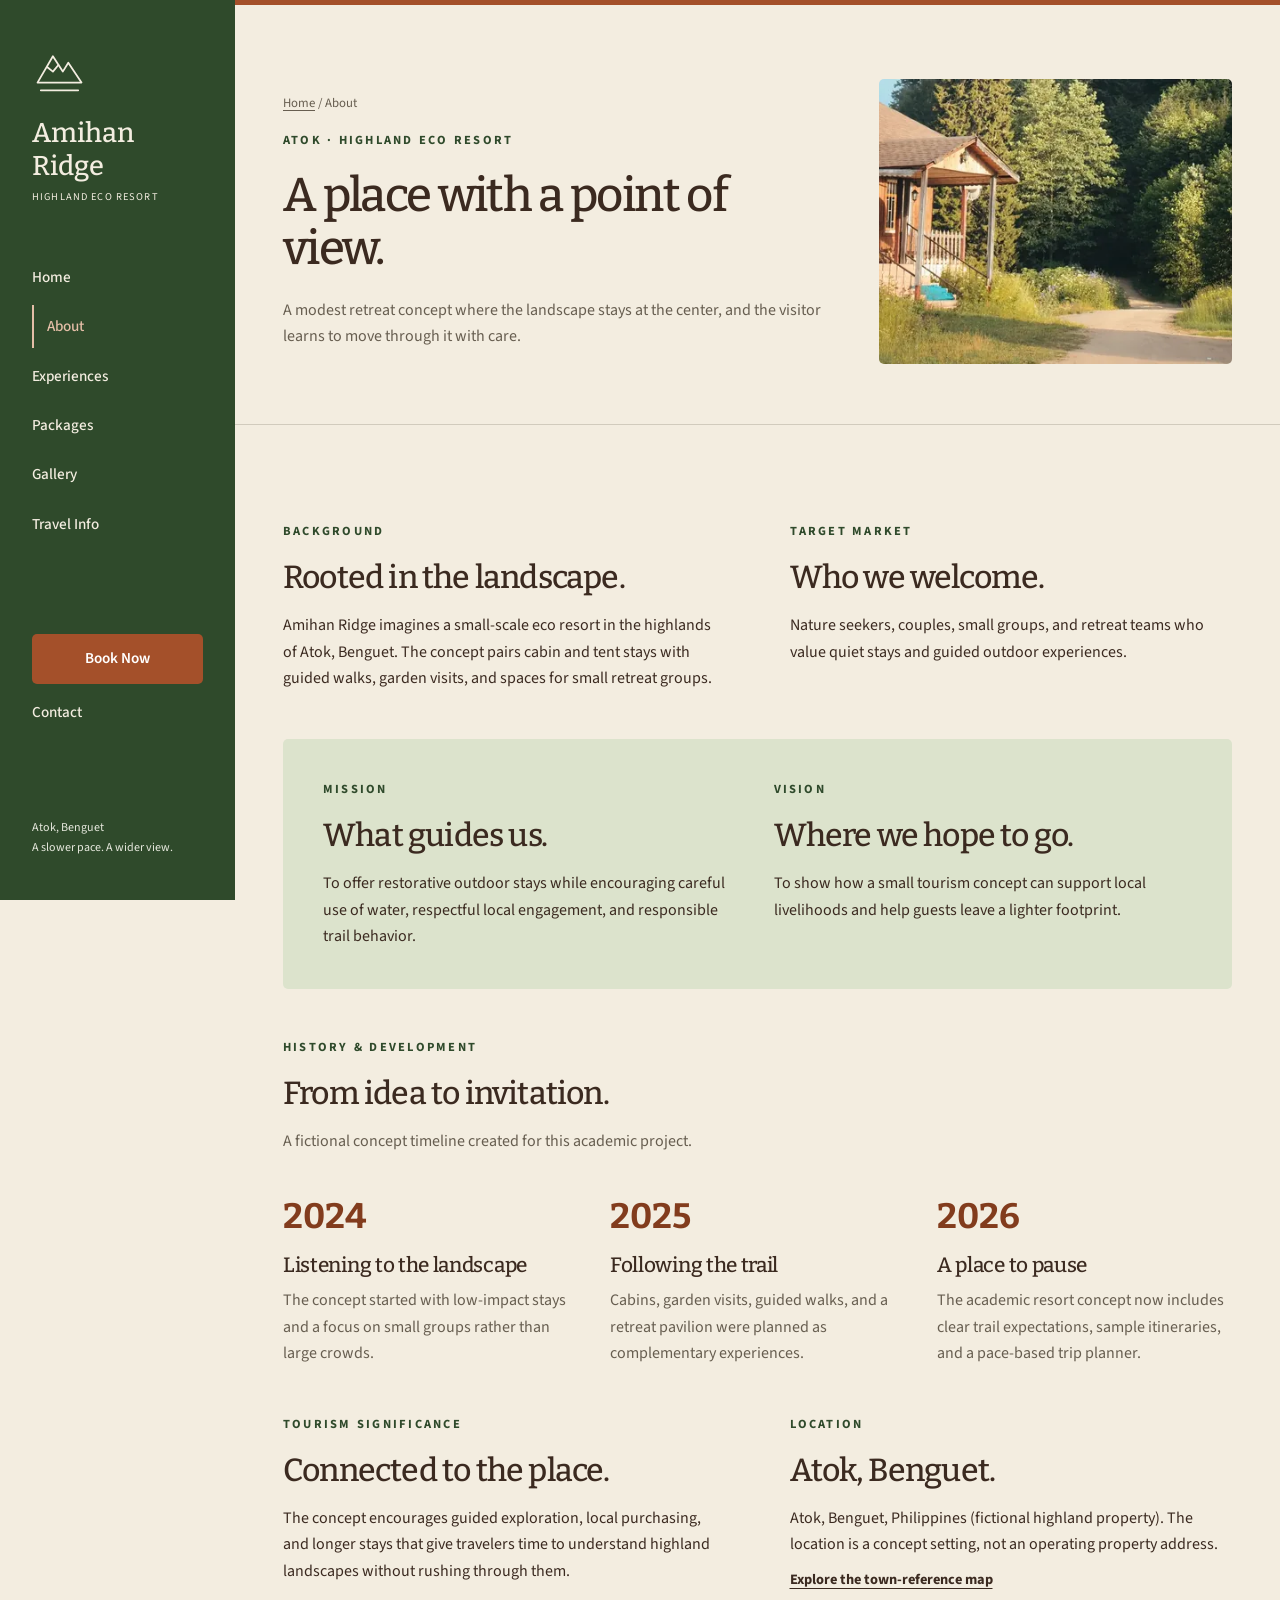
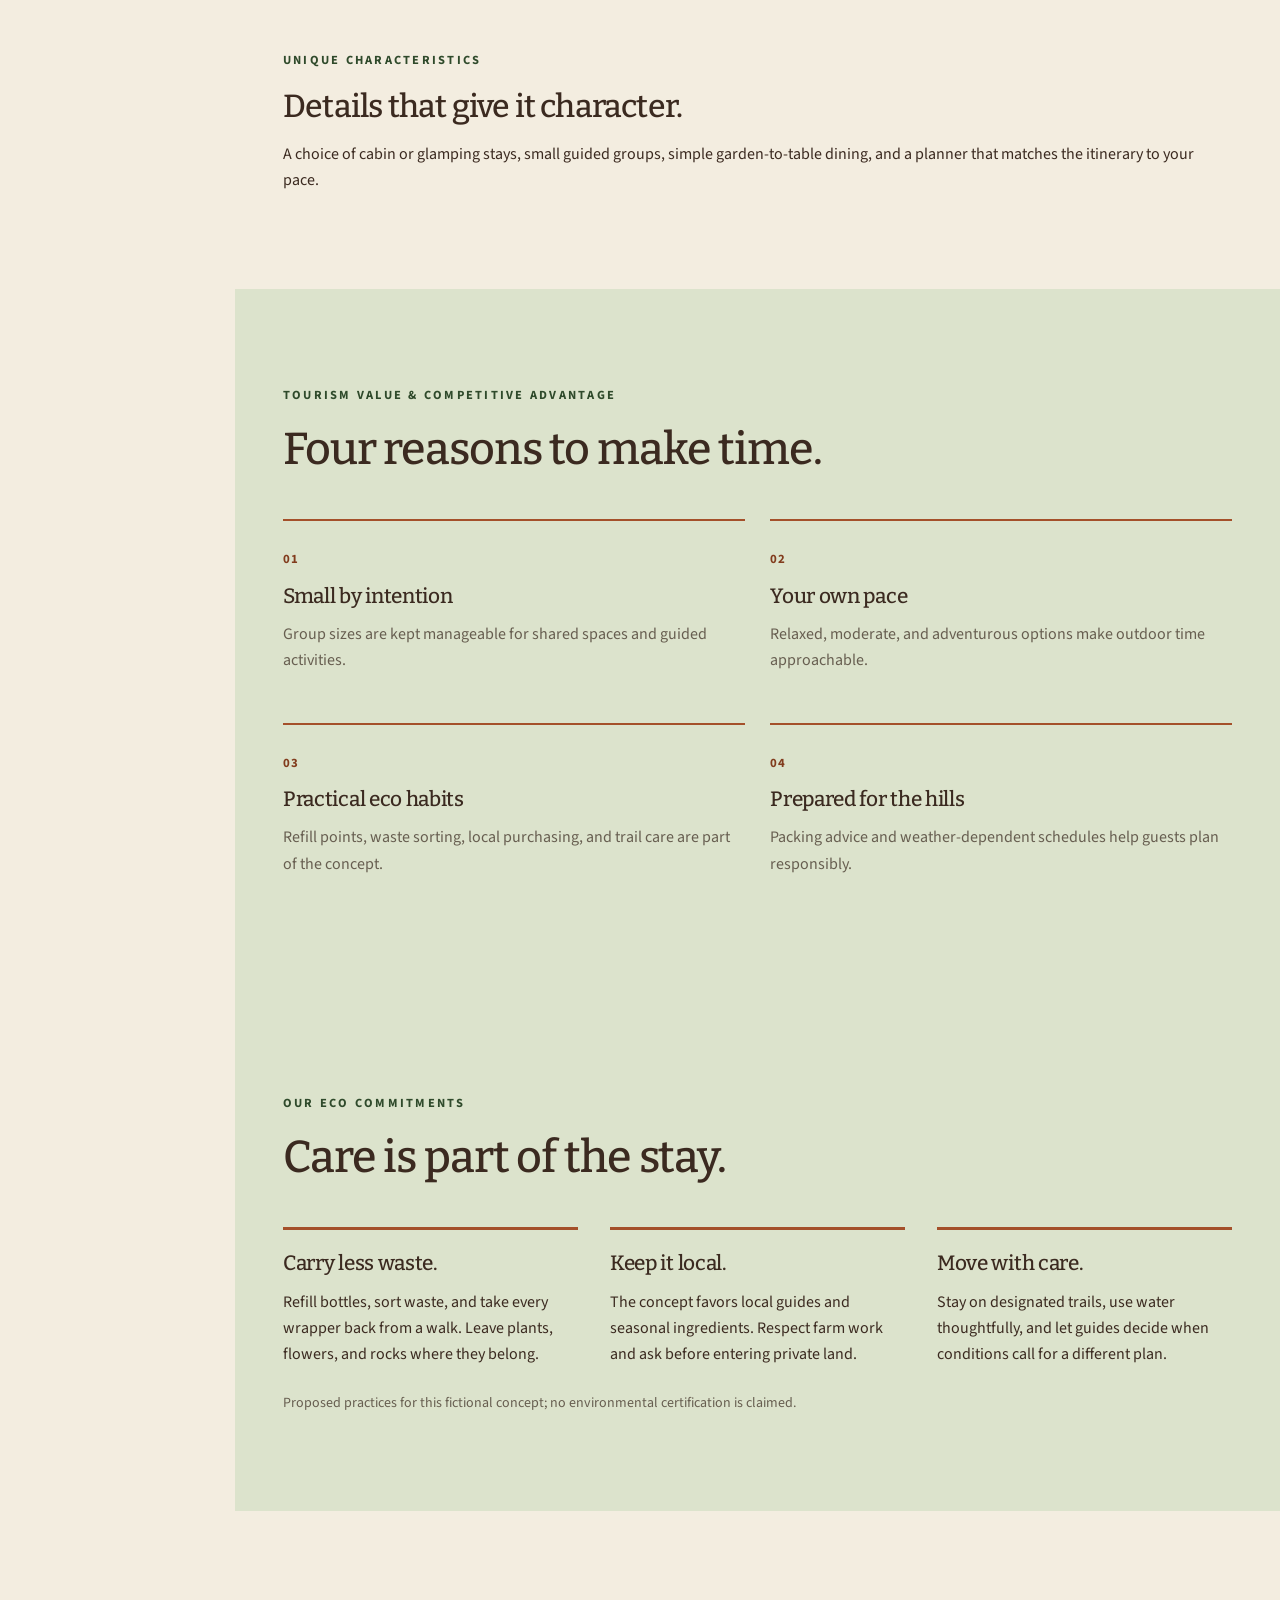
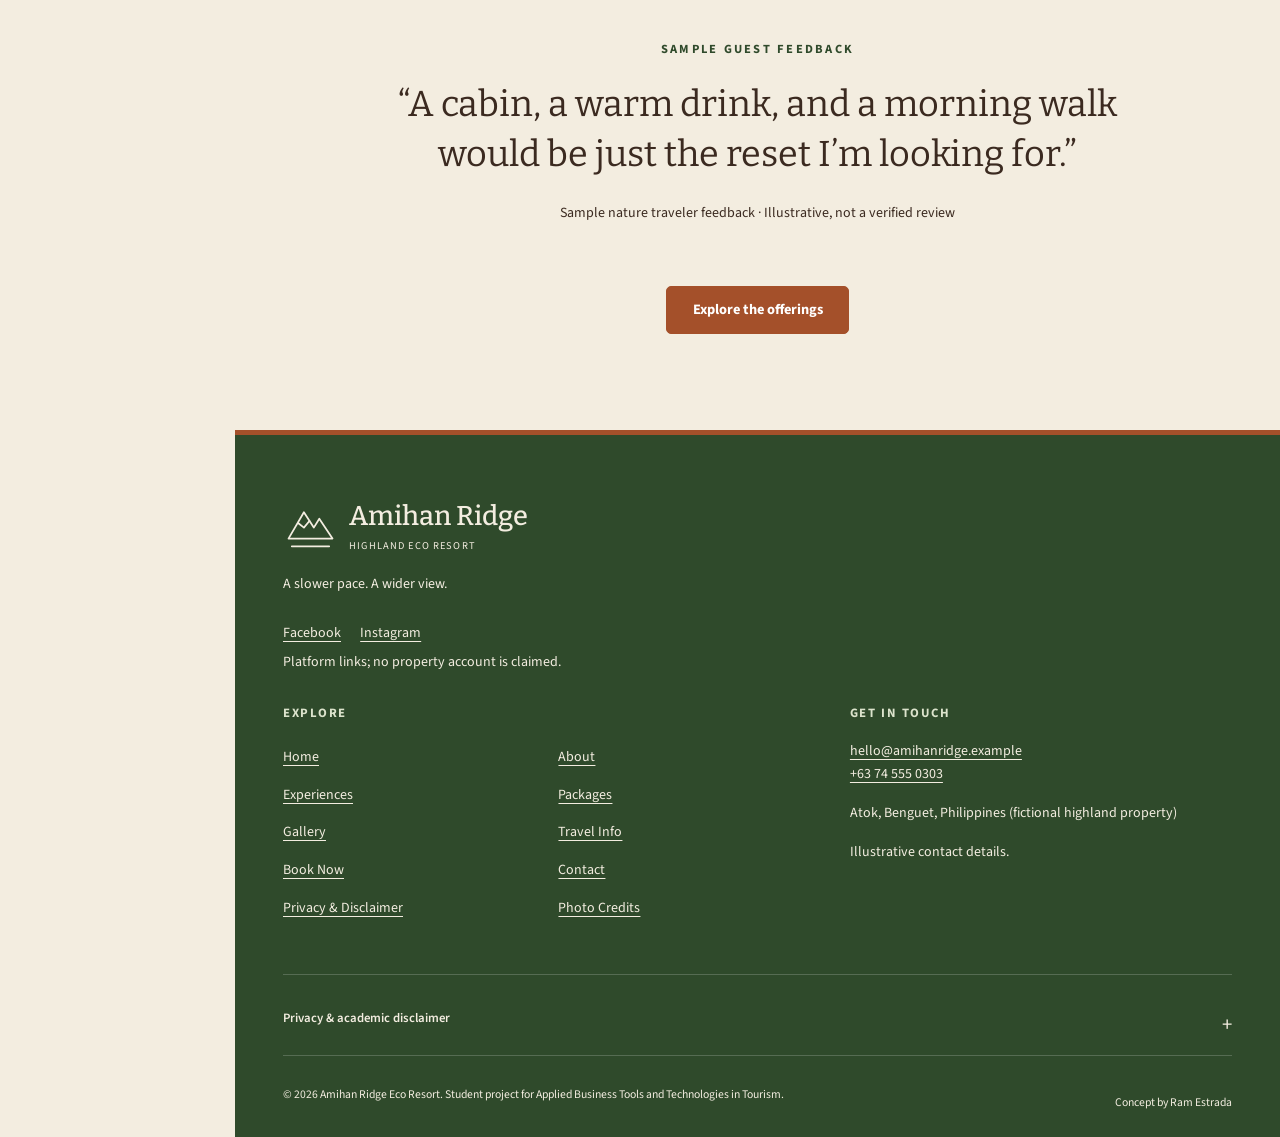
==== about.html @ c05573d8 "Publish complete website for GitHub Pages" ====
<!DOCTYPE html><html lang="en"><head><meta charset="UTF-8"><meta name="viewport" content="width=device-width, initial-scale=1"><title>Our Highland Story &amp; Eco Commitments | Amihan Ridge Resort</title><meta name="description" content="Learn the Amihan Ridge Eco Resort approach to mountain stays. Read the fictional concept story, mission, local tourism value, and practical eco commitments."><meta name="theme-color" content="#2F4A2B"><meta property="og:type" content="website"><meta property="og:title" content="Our Highland Story &amp; Eco Commitments | Amihan Ridge Resort"><meta property="og:description" content="Learn the Amihan Ridge Eco Resort approach to mountain stays. Read the fictional concept story, mission, local tourism value, and practical eco commitments."><meta property="og:site_name" content="Amihan Ridge Eco Resort"><link rel="icon" type="image/svg+xml" href="data:image/svg+xml,%3Csvg%20xmlns%3D%22http%3A//www.w3.org/2000/svg%22%20viewBox%3D%220%200%2050%2050%22%3E%3Crect%20width%3D%2250%22%20height%3D%2250%22%20rx%3D%225%22%20fill%3D%22%232F4A2B%22/%3E%3Cg%20transform%3D%22translate%283%203%29%20scale%28.88%29%22%20fill%3D%22none%22%20stroke%3D%22%23F3EDE0%22%20stroke-width%3D%222%22%3E%3Cpath%20d%3D%22M5%2036%2019%2012l9%2014%205-8%2012%2018H5Z%22/%3E%3Cpath%20d%3D%22m14%2022%205%204%205-6M8%2043h34%22/%3E%3C/g%3E%3C/svg%3E"><link rel="preload" href="fonts/bitter-latin.woff2" as="font" type="font/woff2" crossorigin><link rel="preload" href="fonts/source-sans-3-latin.woff2" as="font" type="font/woff2" crossorigin><link rel="stylesheet" href="css/style.css"><script defer src="js/form-config.js"></script><script defer src="js/site-data.js"></script><script defer src="js/main.js"></script></head><body class="highlands"><a class="skip-link" href="#main">Skip to content</a><header class="site-header"><div class="header-inner "><a class="brand" href="index.html"><svg class="brand-mark" viewBox="0 0 50 50" fill="none" stroke="currentColor" stroke-width="1.6" stroke-linecap="round" stroke-linejoin="round" aria-hidden="true"><path d="M5 36 19 12l9 14 5-8 12 18H5Z"/><path d="m14 22 5 4 5-6M8 43h34"/></svg><span class="brand-text"><strong>Amihan Ridge</strong><span>Highland eco resort</span></span><span class="sr-only">Home</span></a><button class="menu-toggle" aria-controls="site-nav" aria-expanded="false" aria-label="Open navigation"><svg viewBox="0 0 24 24" fill="none" stroke="currentColor" stroke-width="1.6" aria-hidden="true"><path d="M3 6h18M3 12h18M3 18h18"/></svg></button><nav class="site-nav" id="site-nav" aria-label="Main navigation"><span class="nav-mobile-brand">Amihan Ridge</span><button class="menu-close" aria-label="Close navigation">×</button><ul class="nav-list"><li><a  href="index.html" >Home</a></li><li><a  href="about.html" aria-current="page">About</a></li><li><a  href="stay.html" >Experiences</a></li><li><a  href="packages.html" >Packages</a></li><li><a  href="gallery.html" >Gallery</a></li><li><a  href="travel-info.html" >Travel Info</a></li><li><a class="nav-book" href="booking.html" >Book Now</a></li><li><a  href="contact.html" >Contact</a></li></ul></nav><p class="sidebar-note">Atok, Benguet<br>A slower pace. A wider view.</p></div></header><main id="main"><section class="subhero"><div class="wrap"><div><div class="breadcrumb"><a href="index.html">Home</a> / About</div><span class="eyebrow">Atok · Highland eco resort</span><h1>A place with a point of view.</h1><p class="muted">A modest retreat concept where the landscape stays at the center, and the visitor learns to move through it with care.</p></div><img class="" src="images/cabin-exterior.webp" srcset="images/cabin-exterior-480.webp 480w, images/cabin-exterior-640.webp 640w, images/cabin-exterior-960.webp 960w, images/cabin-exterior.webp 1100w" sizes="(max-width:767px) calc(100vw - 32px), (max-width:1023px) 50vw, 40vw" alt="Wooden cabin nestled among lush green forest trees" width="1100" height="734" fetchpriority="high" decoding="async"></div></section><section class="section"><div class="wrap about-grid"><div class="about-block"><span class="eyebrow">Background</span><h2>Rooted in the landscape.</h2><p>Amihan Ridge imagines a small-scale eco resort in the highlands of Atok, Benguet. The concept pairs cabin and tent stays with guided walks, garden visits, and spaces for small retreat groups.</p></div><div class="about-block"><span class="eyebrow">Target market</span><h2>Who we welcome.</h2><p>Nature seekers, couples, small groups, and retreat teams who value quiet stays and guided outdoor experiences.</p></div><div class="about-block wide mission-vision"><div><span class="eyebrow">Mission</span><h2>What guides us.</h2><p>To offer restorative outdoor stays while encouraging careful use of water, respectful local engagement, and responsible trail behavior.</p></div><div><span class="eyebrow">Vision</span><h2>Where we hope to go.</h2><p>To show how a small tourism concept can support local livelihoods and help guests leave a lighter footprint.</p></div></div><div class="about-block wide"><span class="eyebrow">History & development</span><h2>From idea to invitation.</h2><p class="muted" style="margin-top:1rem">A fictional concept timeline created for this academic project.</p><div class="timeline"><div><strong>2024</strong><h3>Listening to the landscape</h3><p class="muted">The concept started with low-impact stays and a focus on small groups rather than large crowds.</p></div><div><strong>2025</strong><h3>Following the trail</h3><p class="muted">Cabins, garden visits, guided walks, and a retreat pavilion were planned as complementary experiences.</p></div><div><strong>2026</strong><h3>A place to pause</h3><p class="muted">The academic resort concept now includes clear trail expectations, sample itineraries, and a pace-based trip planner.</p></div></div></div><div class="about-block"><span class="eyebrow">Tourism significance</span><h2>Connected to the place.</h2><p>The concept encourages guided exploration, local purchasing, and longer stays that give travelers time to understand highland landscapes without rushing through them.</p></div><div class="about-block"><span class="eyebrow">Location</span><h2>Atok, Benguet.</h2><p>Atok, Benguet, Philippines (fictional highland property). The location is a concept setting, not an operating property address.</p><a class="text-link" href="travel-info.html#location-map">Explore the town-reference map</a></div><div class="about-block wide"><span class="eyebrow">Unique characteristics</span><h2>Details that give it character.</h2><p>A choice of cabin or glamping stays, small guided groups, simple garden-to-table dining, and a planner that matches the itinerary to your pace.</p></div></div></section><section class="section panel-section"><div class="wrap"><div class="section-heading"><div><span class="eyebrow">Tourism value & competitive advantage</span><h2>Four reasons to make time.</h2></div><div></div></div><div class="feature-grid"><div class="feature-tile"><span class="feature-index">01</span><h3>Small by intention</h3><p class="muted">Group sizes are kept manageable for shared spaces and guided activities.</p></div><div class="feature-tile"><span class="feature-index">02</span><h3>Your own pace</h3><p class="muted">Relaxed, moderate, and adventurous options make outdoor time approachable.</p></div><div class="feature-tile"><span class="feature-index">03</span><h3>Practical eco habits</h3><p class="muted">Refill points, waste sorting, local purchasing, and trail care are part of the concept.</p></div><div class="feature-tile"><span class="feature-index">04</span><h3>Prepared for the hills</h3><p class="muted">Packing advice and weather-dependent schedules help guests plan responsibly.</p></div></div></div></section><section class="section panel-section"><div class="wrap"><div class="section-heading"><div><span class="eyebrow">Our eco commitments</span><h2>Care is part of the stay.</h2></div><div></div></div><div class="eco-grid"><div><h3>Carry less waste.</h3><p>Refill bottles, sort waste, and take every wrapper back from a walk. Leave plants, flowers, and rocks where they belong.</p></div><div><h3>Keep it local.</h3><p>The concept favors local guides and seasonal ingredients. Respect farm work and ask before entering private land.</p></div><div><h3>Move with care.</h3><p>Stay on designated trails, use water thoughtfully, and let guides decide when conditions call for a different plan.</p></div></div><p class="small muted" style="margin-top:1.5rem">Proposed practices for this fictional concept; no environmental certification is claimed.</p></div></section><section class="section"><div class="wrap"><div class="review reveal"><span class="eyebrow">Sample guest feedback</span><span class="stars" aria-hidden="true">✦ ✦ ✦</span><blockquote>“A cabin, a warm drink, and a morning walk would be just the reset I’m looking for.”</blockquote><cite>Sample nature traveler feedback · Illustrative, not a verified review</cite></div><div class="actions" style="justify-content:center"><a class="button " href="stay.html">Explore the offerings</a></div></div></section></main><footer class="site-footer"><div class="wrap"><div class="footer-top"><div class="footer-brand"><a class="brand" href="index.html"><svg class="brand-mark" viewBox="0 0 50 50" fill="none" stroke="currentColor" stroke-width="1.6" stroke-linecap="round" stroke-linejoin="round" aria-hidden="true"><path d="M5 36 19 12l9 14 5-8 12 18H5Z"/><path d="m14 22 5 4 5-6M8 43h34"/></svg><span class="brand-text"><strong>Amihan Ridge</strong><span>Highland eco resort</span></span><span class="sr-only">Home</span></a><p>A slower pace. A wider view.</p><div class="social-links"><a href="https://www.facebook.com/" target="_blank" rel="noopener noreferrer">Facebook</a><a href="https://www.instagram.com/" target="_blank" rel="noopener noreferrer">Instagram</a></div><p class="small">Platform links; no property account is claimed.</p></div><div><h2>Explore</h2><div class="footer-links"><a href="index.html">Home</a><a href="about.html">About</a><a href="stay.html">Experiences</a><a href="packages.html">Packages</a><a href="gallery.html">Gallery</a><a href="travel-info.html">Travel Info</a><a href="booking.html">Book Now</a><a href="contact.html">Contact</a><a href="#privacy">Privacy &amp; Disclaimer</a><a href="gallery.html#photo-credits">Photo Credits</a></div></div><div><h2>Get in touch</h2><p><a href="mailto:hello@amihanridge.example">hello@amihanridge.example</a><br><a href="tel:+63745550303">+63 74 555 0303</a></p><p>Atok, Benguet, Philippines (fictional highland property)</p><p class="small">Illustrative contact details.</p></div></div><details class="footer-policy" id="privacy"><summary>Privacy &amp; academic disclaimer</summary><p>This website was created for academic purposes. Business, rates, and contact details are fictional. No personal data is stored. In the current demonstration, form entries stay on the page and are not sent. A copied or downloaded draft stays under your control. No reservations or payments are made.</p><p>Photographs are licensed visual references, not photographs of this fictional property. Sample guest feedback is illustrative, not verified testimony. Maps show public town references. Any future inquiry service must have its privacy terms reviewed before activation.</p></details><div class="footer-bottom"><p>© 2026 Amihan Ridge Eco Resort. Student project for Applied Business Tools and Technologies in Tourism.</p><p>Concept by Ram Estrada</p></div></div></footer></body></html>
---- css/style.css ----
/* Self-hosted Google Fonts; latin subset; source records and OFL licenses included. */

/* latin: Bitter */
@font-face {
  font-family: 'Bitter';
  font-style: normal;
  font-weight: 400 700;
  font-display: swap;
  src: url('../fonts/bitter-latin.woff2') format('woff2');
  unicode-range: U+0000-00FF, U+0131, U+0152-0153, U+02BB-02BC, U+02C6, U+02DA, U+02DC, U+0304, U+0308, U+0329, U+2000-206F, U+20AC, U+2122, U+2191, U+2193, U+2212, U+2215, U+FEFF, U+FFFD;
}

/* latin: Source Sans 3 */
@font-face {
  font-family: 'Source Sans 3';
  font-style: normal;
  font-weight: 400 700;
  font-display: swap;
  src: url('../fonts/source-sans-3-latin.woff2') format('woff2');
  unicode-range: U+0000-00FF, U+0131, U+0152-0153, U+02BB-02BC, U+02C6, U+02DA, U+02DC, U+0304, U+0308, U+0329, U+2000-206F, U+20AC, U+2122, U+2191, U+2193, U+2212, U+2215, U+FEFF, U+FFFD;
}

*{box-sizing:border-box}html{scroll-behavior:smooth;scroll-padding-top:7rem}body{margin:0;background:var(--paper);color:var(--ink);font-family:var(--body-font);font-size:1rem;line-height:1.65}body.menu-open{overflow:hidden}button,input,select,textarea{font:inherit}button,a,input,select,textarea,summary{-webkit-tap-highlight-color:transparent}img{display:block;width:100%;height:auto}a{color:inherit;text-underline-offset:.25em}button{cursor:pointer}button:disabled{cursor:wait;opacity:.65}a,button{touch-action:manipulation}h1,h2,h3,h4,p{margin:0}h1,h2,h3,h4{font-family:var(--heading-font);font-weight:var(--heading-weight,500);line-height:1.12}h1{font-size:clamp(2.65rem,5vw,4.8rem);letter-spacing:-.035em}h2{font-size:clamp(2rem,3.5vw,3.3rem);letter-spacing:-.025em}h3{font-size:1.6rem;letter-spacing:-.015em}p+p{margin-top:1rem}ul,ol{padding-left:1.25rem}li+li{margin-top:.4rem}::selection{background:var(--accent);color:white}:focus-visible{outline:3px solid var(--focus);outline-offset:5px}input:focus-visible,select:focus-visible,textarea:focus-visible{outline-offset:2px}button{border:0}.skip-link{position:fixed;top:1rem;left:1rem;z-index:1000;padding:1rem;background:var(--primary);color:white;transform:translateY(-200%)}.skip-link:focus{transform:translateY(0)}.sr-only{position:absolute;width:1px;height:1px;overflow:hidden;clip:rect(0,0,0,0);white-space:nowrap}.wrap{width:min(1200px,calc(100% - 6rem));margin-inline:auto}.section{padding-block:6rem}.section-heading{display:flex;align-items:flex-end;justify-content:space-between;gap:2rem;margin-bottom:2.8rem}.section-heading p{max-width:30rem}.eyebrow{font-size:.78rem;font-weight:700;letter-spacing:.18em;text-transform:uppercase;display:block;margin-bottom:1.15rem;color:var(--primary)}.muted{color:var(--muted)}.small{font-size:.875rem}.section-number{font-family:var(--heading-font);font-size:3rem;color:var(--accent)}.button{display:inline-flex;align-items:center;justify-content:center;min-height:48px;padding:.8rem 1.6rem;text-decoration:none;font-size:.9rem;font-weight:700;background:var(--accent);color:var(--button-text);border:1px solid var(--accent);border-radius:var(--radius);transition:background .2s,transform .2s,box-shadow .2s;line-height:1.4;text-align:center}.button:hover{transform:translateY(-2px);background:var(--accent-dark);border-color:var(--accent-dark)}.button.secondary{background:transparent;color:var(--primary);border-color:var(--primary)}.button.secondary:hover{background:var(--panel)}.button.light{background:transparent;color:#fff;border-color:#fff}.button.light:hover{background:#ffffff18}.text-link{display:inline-flex;align-items:center;min-height:44px;font-size:.9rem;font-weight:700}.actions{display:flex;flex-wrap:wrap;gap:1rem;align-items:center;margin-top:1.8rem}.brand{display:flex;align-items:center;gap:.7rem;text-decoration:none;color:var(--primary);line-height:1.2}.brand-mark{width:38px;height:38px;flex:none}.brand-text strong{display:block;font-family:var(--heading-font);font-size:1.15rem;font-weight:var(--heading-weight,500)}.brand-text span{display:block;font-size:.65rem;letter-spacing:.16em;text-transform:uppercase;margin-top:.2rem}.header-inner{display:flex;align-items:center;justify-content:space-between;gap:1.4rem}.nav-list{display:flex;gap:1.35rem;align-items:center;list-style:none;padding:0;margin:0}.nav-list li+li{margin:0}.nav-list a{display:flex;align-items:center;min-height:44px;text-decoration:none;font-size:.84rem;font-weight:600;white-space:nowrap}.nav-list a:hover,.nav-list a[aria-current]{color:var(--accent-dark)}.nav-list a[aria-current]:not(.nav-book){box-shadow:inset 0 -2px var(--accent)}.nav-list a.nav-book{padding:.65rem 1.1rem;background:var(--accent);color:var(--button-text);border-radius:var(--radius)}.menu-toggle,.menu-close{display:none;width:48px;height:48px;border:1px solid var(--line);background:var(--paper);color:var(--ink);align-items:center;justify-content:center;font-size:1.5rem}.menu-toggle svg{width:23px;height:23px}.nav-mobile-brand{display:none}.hero{position:relative;isolation:isolate;overflow:hidden}.hero-image{position:absolute;inset:0;height:100%;object-fit:cover;z-index:-2}.hero .eyebrow,.hero .muted{color:inherit}.hero-content{position:relative}.hero-intro{max-width:36rem;margin-top:1.5rem;font-size:1.08rem;line-height:1.75}.hero-note{position:absolute;bottom:1.5rem;right:2rem;color:white;font-size:.72rem;background:#0005;padding:.25rem .7rem}.hero-bottom{display:flex;align-items:center;justify-content:space-between;gap:2rem}.hero-bottom span{font-size:.78rem;letter-spacing:.12em;text-transform:uppercase}.subhero{padding:4.6rem 0 3.8rem;border-bottom:1px solid var(--line);background:var(--panel)}.subhero .wrap{display:grid;grid-template-columns:1.5fr 1fr;gap:3rem;align-items:center}.subhero p{max-width:42rem;margin-top:1.35rem}.subhero img{height:260px;object-fit:cover;border-radius:var(--card-radius)}.subhero .breadcrumb{font-size:.8rem;margin-bottom:1rem;color:var(--muted)}.intro-split{display:grid;grid-template-columns:1fr 1fr;gap:5rem;align-items:center}.intro-photo{position:relative}.intro-photo img{height:500px;object-fit:cover;border-radius:var(--card-radius)}.photo-caption{margin-top:.7rem;font-size:.78rem;color:var(--muted)}.intro-copy>p{margin-top:1.5rem}.quick-facts{display:grid;grid-template-columns:repeat(3,1fr);gap:1.4rem;padding-block:2rem;border-block:1px solid var(--line);margin-top:2rem}.quick-facts strong{display:block;font-family:var(--heading-font);font-size:1.2rem}.quick-facts span{font-size:.8rem;color:var(--muted)}.card-grid{display:grid;grid-template-columns:repeat(3,minmax(0,1fr));gap:1.65rem}.card{overflow:hidden;border:1px solid var(--line);border-radius:var(--card-radius);background:var(--card-bg,var(--paper));box-shadow:var(--card-shadow,none);position:relative}.card-image{height:260px;object-fit:cover;transition:transform .3s}.card:hover .card-image{transform:scale(1.025)}.card-body{padding:1.8rem}.card-tag{display:inline-block;color:var(--primary);font-size:.75rem;font-weight:700;letter-spacing:.09em;text-transform:uppercase;margin-bottom:.8rem}.card h3{margin-bottom:1rem}.card p{margin-bottom:1rem}.card-price{display:flex;align-items:baseline;gap:.4rem;margin-top:1.4rem;flex-wrap:wrap}.card-price strong{font-family:var(--heading-font);font-size:1.65rem;color:var(--primary)}.card-price span{font-size:.78rem;color:var(--muted)}.card .button{margin-top:1.2rem}.offering-meta{display:grid;grid-template-columns:1fr 1fr;gap:.8rem;font-size:.8rem;border-top:1px solid var(--line);padding-top:1rem}.offering-meta dt{font-weight:700}.offering-meta dd{margin:0;color:var(--muted)}.features{font-size:.9rem}.feature-grid{display:grid;grid-template-columns:repeat(4,1fr);gap:1.6rem}.feature-tile{padding:1.5rem 0;border-top:2px solid var(--accent)}.feature-tile h3{font-size:1.3rem;margin:.8rem 0}.feature-tile p{font-size:.95rem}.feature-index{font-size:.8rem;font-weight:700;color:var(--accent-dark);letter-spacing:.08em}.panel-section{background:var(--panel)}.dark-section{background:var(--primary);color:var(--paper)}.dark-section .eyebrow{color:var(--light-accent)}.dark-section .card{--card-bg:var(--paper);color:var(--ink)}.dark-section .muted{color:#ffffffb8}.promo{display:grid;grid-template-columns:1.4fr 1fr;gap:3rem;align-items:center;padding:3rem;background:var(--primary);color:white;border-radius:var(--card-radius);position:relative}.promo .eyebrow{color:var(--light-accent)}.promo p{margin-top:1rem;max-width:43rem}.promo .button{justify-self:end}.review{max-width:780px;text-align:center;margin:auto;padding:2rem 0}.review blockquote{font-family:var(--heading-font);font-size:clamp(1.7rem,3vw,2.7rem);line-height:1.4;margin:1.2rem 0}.review cite{font-style:normal;font-size:.875rem}.review .stars{color:var(--accent-dark);letter-spacing:.3em;font-size:1rem}.teaser-grid{display:grid;grid-template-columns:repeat(2,1fr);gap:1.4rem;margin-top:3rem}.teaser{display:flex;gap:1.3rem;align-items:center;padding:1.5rem;border:1px solid var(--line);text-decoration:none;border-radius:var(--card-radius);transition:background .2s}.teaser:hover{background:var(--panel)}.teaser strong{display:block;font-family:var(--heading-font);font-size:1.5rem}.teaser img{width:110px;height:100px;object-fit:cover;border-radius:var(--card-radius)}.teaser span{font-size:.875rem;color:var(--muted)}.availability{padding:1.7rem 2rem;display:grid;grid-template-columns:1fr 1fr .6fr auto;gap:1rem;align-items:end;background:white;color:var(--ink);position:relative;z-index:2;border-radius:22px;box-shadow:0 12px 45px #14313b1a}.availability label{font-size:.8rem;font-weight:700}.availability input,.availability select{background:#f4f7f7;border:1px solid var(--line);border-radius:10px;min-height:48px;padding:.65rem;width:100%;margin-top:.4rem}.planner{display:grid;grid-template-columns:1fr 1fr;gap:4rem;padding:3.5rem;background:var(--panel);border:1px solid var(--line);border-radius:var(--card-radius)}.planner h2{margin-bottom:1.2rem}.planner .field{margin-bottom:1rem}.planner-result{padding:2rem;background:var(--paper);border:1px solid var(--line);border-radius:var(--card-radius);align-self:center}.planner-result .result-number{font-family:var(--heading-font);font-size:2.8rem;line-height:1.2;color:var(--primary);display:block;margin:.7rem 0}.planner-result h3{margin:.7rem 0}.planner-result p{font-size:.9rem}.planner-error{color:#a12620;margin-top:1rem}.field label{display:block;font-size:.875rem;font-weight:700;margin-bottom:.4rem}.field input,.field select,.field textarea{width:100%;min-height:48px;border:1px solid var(--line);padding:.75rem .85rem;border-radius:var(--input-radius,4px);background:var(--paper);color:var(--ink);line-height:1.4}.field textarea{min-height:130px;resize:vertical}.field .hint{font-size:.8rem;color:var(--muted);display:block;margin-top:.3rem}.field [aria-invalid=true]{border-color:#b52a21}.field-error{color:#a12620;font-size:.8rem;display:block;min-height:0}.field-error:not(:empty){margin-top:.35rem}.form-grid{display:grid;grid-template-columns:1fr 1fr;gap:1.3rem}.form-grid .full{grid-column:1/-1}.check-row{display:flex;gap:.75rem;align-items:flex-start;font-size:.875rem}.check-row input{width:20px;height:20px;flex:none;margin-top:.22rem;accent-color:var(--primary)}.form-card{padding:2.5rem;background:var(--paper);border:1px solid var(--line);border-radius:var(--card-radius)}.form-layout{display:grid;grid-template-columns:minmax(0,1.7fr) minmax(0,1fr);gap:3rem;align-items:start}.form-aside{position:sticky;top:8rem}.form-aside h2{font-size:2rem;margin-bottom:1.3rem}.steps{list-style:none;padding:0;counter-reset:steps}.steps li{counter-increment:steps;position:relative;padding-left:2.6rem;margin-bottom:1.6rem}.steps li:before{content:counter(steps);position:absolute;left:0;top:0;width:28px;height:28px;border:1px solid var(--line);display:grid;place-items:center;font-size:.8rem;color:var(--primary)}.steps strong{display:block;margin-bottom:.25rem}.steps p{font-size:.9rem;color:var(--muted)}.notice{padding:1.1rem 1.25rem;border-left:3px solid var(--accent);background:var(--panel);font-size:.875rem;margin:1.5rem 0}.form-status{margin-top:1.5rem;padding:1.3rem;background:var(--panel);border-radius:var(--card-radius)}.form-status pre{font:inherit;font-size:.8rem;white-space:pre-wrap;overflow-wrap:anywhere;line-height:1.6;margin:1rem 0;max-height:280px;overflow:auto}.form-status h3{font-size:1.3rem;margin-bottom:.7rem}.form-status[hidden]{display:none}.honeypot{position:absolute;left:-9999px;opacity:0}.error-summary{color:#a12620;font-weight:600;font-size:.9rem;margin-bottom:1rem}.package-stack{display:grid;gap:3rem}.package{display:grid;grid-template-columns:minmax(0,.9fr) minmax(0,1.4fr);border:1px solid var(--line);border-radius:var(--card-radius);overflow:hidden;background:var(--paper)}.package-visual{position:relative;background:var(--panel)}.package-visual img{height:100%;min-height:450px;object-fit:cover}.package-body{padding:2.8rem}.package h2{font-size:2.25rem}.package-body>p{margin-top:1rem}.package-facts{display:flex;gap:.6rem;flex-wrap:wrap;margin-top:1rem}.chip{font-size:.75rem;font-weight:700;border:1px solid var(--line);border-radius:var(--radius);padding:.35rem .65rem;background:var(--panel)}.package-columns{display:grid;grid-template-columns:1fr 1fr;gap:1.3rem;margin-top:1.6rem}.package-columns h3{font-size:1rem;font-family:var(--body-font);font-weight:700}.package-columns ul{font-size:.875rem}.itinerary{margin-top:1.6rem}.itinerary h3{font-size:1.3rem;margin-bottom:1rem}.itinerary details,.faq details{border-bottom:1px solid var(--line)}summary{cursor:pointer;list-style:none;display:flex;justify-content:space-between;gap:1rem;min-height:50px;padding:1rem 0;font-weight:600;line-height:1.4}summary::-webkit-details-marker{display:none}summary:after{content:'+';font-weight:400;font-size:1.3rem}details[open]>summary:after{content:'−'}details p{padding:0 0 1.3rem;font-size:.95rem;color:var(--muted)}.faq{max-width:830px;margin:auto}.faq>h2{margin-bottom:2rem}.faq-footer{margin-top:1.5rem}.itinerary-tabs{display:flex;gap:.6rem;margin-bottom:1rem}.itinerary-tabs button{padding:.55rem 1rem;border-radius:99px;background:var(--panel);border:1px solid var(--line);color:var(--ink);font-weight:700;font-size:.875rem}.itinerary-tabs button[aria-selected=true]{background:var(--primary);color:#fff}.tab-panel{font-size:.9rem;padding:1rem;background:var(--panel);border-radius:12px}.tab-panel[hidden]{display:none}.trail-timeline{list-style:none;padding:0;margin:1rem 0}.trail-timeline li{position:relative;border-left:2px solid var(--accent);padding:0 0 1.25rem 1.5rem;margin:0}.trail-timeline li:before{content:'';position:absolute;width:10px;height:10px;background:var(--accent);border-radius:50%;left:-6px;top:.5rem}.trail-timeline strong{display:block;font-size:.8rem;text-transform:uppercase;letter-spacing:.06em}.trail-timeline p{font-size:.9rem;color:var(--muted)}.booking-instructions{font-size:.8rem;color:var(--muted);margin:1rem 0}.booking-instructions ol{padding-left:1.2rem}.filters{display:flex;gap:.65rem;flex-wrap:wrap;margin:0 0 2.5rem}.filter{min-height:44px;background:transparent;border:1px solid var(--line);color:var(--ink);padding:.55rem 1.1rem;border-radius:var(--radius);font-weight:600;font-size:.875rem}.filter[aria-pressed=true]{background:var(--primary);border-color:var(--primary);color:#fff}.gallery-grid{display:grid;grid-template-columns:repeat(3,minmax(0,1fr));gap:1.5rem}.gallery-item{margin:0;min-width:0}.gallery-item[hidden]{display:none}.gallery-item button{width:100%;padding:0;background:transparent;overflow:hidden;border-radius:var(--card-radius);position:relative}.gallery-item button:after{content:'View photo';position:absolute;bottom:1rem;left:1rem;padding:.35rem .7rem;background:#000b;color:white;font-size:.75rem;opacity:0;transition:opacity .2s}.gallery-item button:hover:after,.gallery-item button:focus-visible:after{opacity:1}.gallery-item img{height:260px;object-fit:cover;transition:transform .3s}.gallery-item button:hover img{transform:scale(1.03)}.gallery-item figcaption{padding:.7rem 0;font-size:.9rem}.gallery-item .credit{display:block;font-size:.72rem;color:var(--muted);margin-top:.3rem}.lightbox{border:0;padding:0;background:#132019;color:white;width:min(1050px,calc(100% - 2rem));max-height:90vh}.lightbox::backdrop{background:#000d}.lightbox-toolbar{display:flex;align-items:center;justify-content:space-between;padding:.7rem 1rem}.lightbox-toolbar button,.lightbox-controls button{background:transparent;color:white;min-width:48px;min-height:48px;border:1px solid #ffffff66}.lightbox img{height:min(60vh,600px);object-fit:contain;background:#000}.lightbox-caption{padding:1rem 1.5rem}.lightbox-caption p{font-size:.9rem}.lightbox-controls{display:flex;gap:.6rem}.credit-list{display:grid;grid-template-columns:repeat(2,1fr);gap:.7rem 2rem;list-style:none;padding:0;font-size:.8rem}.credit-list li{padding-block:.5rem;border-bottom:1px solid var(--line);overflow-wrap:anywhere}.video-layout{display:grid;grid-template-columns:1fr 1.2fr;gap:3rem;align-items:center}.video-layout video{width:100%;aspect-ratio:16/9;background:var(--primary);border-radius:var(--card-radius)}.video-layout p{margin-top:1rem}.about-grid{display:grid;grid-template-columns:1fr 1fr;gap:3rem 4rem}.about-block h2{font-size:2rem;margin-bottom:1rem}.about-block.wide{grid-column:1/-1}.mission-vision{display:grid;grid-template-columns:1fr 1fr;gap:2rem;background:var(--panel);padding:2.5rem;border-radius:var(--card-radius)}.timeline{display:grid;grid-template-columns:repeat(3,1fr);gap:2rem;margin-top:2rem}.timeline strong{font-family:var(--heading-font);font-size:2.2rem;color:var(--accent-dark)}.timeline h3{font-size:1.3rem;margin:.6rem 0}.timeline p{font-size:.95rem}.eco-grid{display:grid;grid-template-columns:repeat(3,1fr);gap:2rem}.eco-grid h3{font-size:1.3rem;margin-bottom:.8rem}.eco-grid>div{border-top:3px solid var(--accent);padding-top:1.4rem}.destination-layout{display:grid;grid-template-columns:1fr 1fr;gap:3rem}.destination-layout h3{margin:1.8rem 0 1rem}.route-card{padding:1.5rem;border:1px solid var(--line);border-radius:var(--card-radius);margin-bottom:1rem}.route-card h3{font-size:1.2rem;margin:0 0 .7rem}.route-card .time{font-weight:700;color:var(--primary);display:block;margin:.7rem 0}.route-card p{font-size:.9rem}.map-frame{width:100%;height:390px;border:1px solid var(--line);border-radius:var(--card-radius);background:var(--panel)}.map-caption{font-size:.8rem;margin-top:.8rem;color:var(--muted)}.attraction-list{display:grid;grid-template-columns:repeat(2,1fr);gap:1.5rem;margin-top:2rem}.attraction{padding:1.5rem;border:1px solid var(--line);border-radius:var(--card-radius)}.attraction h3{font-size:1.25rem;margin-bottom:.7rem}.attraction p{font-size:.9rem}.guide-grid{display:grid;grid-template-columns:repeat(3,1fr);gap:2rem}.guide-block{padding-top:1.3rem;border-top:2px solid var(--accent)}.guide-block h3{font-size:1.3rem;margin-bottom:.8rem}.guide-block p{font-size:.95rem}.emergency{background:var(--primary);color:white;padding:1.5rem;border-radius:var(--card-radius)}.emergency .text-link{font-size:1.5rem}.source-list{font-size:.8rem;columns:2;column-gap:2.5rem}.source-list li{break-inside:avoid;margin-bottom:.6rem}.contact-details{display:grid;grid-template-columns:1fr 1fr;gap:1.5rem;margin-bottom:2rem}.contact-details div{border-top:1px solid var(--line);padding-top:1rem;overflow-wrap:anywhere}.contact-details strong{display:block;font-size:.8rem;letter-spacing:.08em;text-transform:uppercase;margin-bottom:.6rem}.contact-details a{display:inline-flex;align-items:center;min-height:44px}.site-footer{background:var(--primary);color:var(--paper);padding:4rem 0 1.5rem}.footer-top{display:grid;grid-template-columns:1.4fr 1fr 1fr;gap:3rem;margin-bottom:3rem}.site-footer .brand{color:var(--paper);margin-bottom:1.2rem}.site-footer .brand-text strong{font-size:1.8rem}.site-footer .brand-mark{width:45px;height:45px}.site-footer p,.site-footer a:not(.brand){font-size:.875rem}.site-footer h2{font-family:var(--body-font);font-size:.8rem;font-weight:700;letter-spacing:.12em;text-transform:uppercase;color:var(--light-accent);margin-bottom:1.2rem}.footer-links{display:grid;grid-template-columns:1fr 1fr;gap:.1rem 1rem}.footer-links a,.social-links a{min-height:36px;display:inline-flex;align-items:center}.social-links{display:flex;gap:1.2rem;flex-wrap:wrap;margin-top:1.2rem}.footer-bottom{border-top:1px solid #ffffff30;padding-top:1.3rem;display:flex;align-items:center;justify-content:space-between;gap:2rem}.footer-bottom p{font-size:.73rem}.footer-policy{border-top:1px solid #ffffff30;margin-top:2rem;padding-top:1.2rem}.footer-policy summary{font-size:.8rem;min-height:44px}.footer-policy p{font-size:.8rem;color:#ffffffc9}.reveal{opacity:1}.js-motion .reveal{opacity:0;transform:translateY(15px);transition:opacity .3s,transform .3s}.js-motion .reveal.visible{opacity:1;transform:none}.empty-message{padding:2rem;text-align:center;border:1px solid var(--line)}[hidden]{display:none!important}
@media(min-width:1280px){.wrap{width:min(1200px,calc(100% - 8rem))}}
@media(max-width:1100px){.nav-list{gap:.8rem}.nav-list a{font-size:.78rem}.wrap{width:calc(100% - 4rem)}.intro-split{gap:3rem}.planner{gap:2rem;padding:2.5rem}.card-grid{gap:1.2rem}.card-body{padding:1.4rem}.card-image{height:230px}.feature-grid{grid-template-columns:repeat(2,1fr)}}
@media(max-width:1023px){html{scroll-padding-top:6rem}.section{padding-block:4.5rem}.menu-toggle{display:inline-flex}.site-nav{position:fixed;inset:0;background:var(--paper);z-index:102;padding:5.5rem 2rem 2rem;display:none;overflow-y:auto}.site-nav.is-open{display:block}.nav-list{display:flex;flex-direction:column;align-items:stretch;gap:0;max-width:650px;margin:auto}.nav-list a{font-size:1.4rem;min-height:58px;padding:.7rem 0;white-space:normal}.nav-list a.nav-book{padding:1rem 1.3rem;justify-content:center;margin-top:1rem}.menu-close{display:inline-flex;position:absolute;right:1.5rem;top:1.5rem}.nav-mobile-brand{display:block;position:absolute;left:2rem;top:2rem;font-family:var(--heading-font);font-size:1.3rem}.subhero .wrap{grid-template-columns:1.5fr .8fr;gap:2rem}.subhero img{height:240px}.card-grid{grid-template-columns:repeat(2,minmax(0,1fr))}.form-layout{gap:2rem;grid-template-columns:1.4fr 1fr}.form-card{padding:1.8rem}.package-body{padding:2rem}.package{grid-template-columns:.75fr 1.4fr}.package-visual img{min-height:350px}.package-columns{grid-template-columns:1fr}.gallery-grid{grid-template-columns:repeat(2,minmax(0,1fr))}.guide-grid{grid-template-columns:repeat(2,1fr)}.footer-top{gap:2rem;grid-template-columns:1.3fr 1fr 1fr}.availability{grid-template-columns:1fr 1fr}.availability .button{min-height:48px}.intro-photo img{height:410px}}
@media(max-width:767px){.wrap{width:calc(100% - 2.5rem)}.section{padding-block:3.5rem}.section-heading{align-items:flex-start;flex-direction:column;gap:1rem;margin-bottom:2rem}.section-heading p{max-width:none}.intro-split,.planner,.form-layout,.destination-layout,.video-layout{grid-template-columns:1fr;gap:2.2rem}.intro-photo img{height:360px}.intro-copy br{display:none}.hero-intro{font-size:1rem;line-height:1.65}.subhero{padding:3rem 0 2.5rem}.subhero .wrap{grid-template-columns:1fr}.subhero img{height:230px}.subhero h1{font-size:2.7rem}.promo{padding:2rem;grid-template-columns:1fr;gap:1.5rem}.promo .button{justify-self:start}.planner{padding:2rem 1.5rem}.planner-result{padding:1.5rem}.form-aside{position:static}.package{grid-template-columns:1fr}.package-visual img{height:270px;min-height:0}.package-body{padding:2rem 1.5rem}.package-columns{grid-template-columns:1fr 1fr}.about-grid{grid-template-columns:1fr;gap:2.5rem}.mission-vision{padding:2rem 1.5rem;grid-template-columns:1fr}.timeline{grid-template-columns:1fr;gap:1.5rem}.timeline>div{display:grid;grid-template-columns:4.5rem 1fr;gap:.5rem 1rem}.timeline strong{grid-row:1/3}.timeline h3{margin:0}.timeline p{grid-column:2}.eco-grid{grid-template-columns:1fr}.contact-details{gap:1.5rem 1rem}.teaser-grid{grid-template-columns:1fr}.guide-grid{gap:1.5rem}.source-list{columns:1}.footer-top{grid-template-columns:1fr 1fr}.footer-brand{grid-column:1/-1}.footer-bottom{align-items:flex-start;flex-direction:column;gap:.6rem}.credit-list{grid-template-columns:1fr}.video-layout{gap:1.7rem}.hero-note{right:1.2rem;bottom:1rem;font-size:.65rem}.map-frame{height:320px}.review{padding:0}.feature-grid{gap:1.2rem}.quick-facts{gap:.8rem}.quick-facts strong{font-size:1.05rem}}
@media(max-width:479px){body{font-size:1rem}.wrap{width:calc(100% - 2rem)}.card-grid{grid-template-columns:1fr}.card-image{height:265px}.gallery-grid{gap:1rem}.gallery-item img{height:175px}.gallery-item figcaption{font-size:.8rem;line-height:1.5}.gallery-item .credit{font-size:.7rem}.gallery-item button:after{display:none}.form-grid{grid-template-columns:1fr}.form-card{padding:1.5rem 1.1rem}.package-columns{grid-template-columns:1fr}.guide-grid{grid-template-columns:1fr}.attraction-list{grid-template-columns:1fr}.contact-details{grid-template-columns:1fr}.teaser{padding:1.2rem;gap:1rem}.teaser img{width:85px;height:90px}.teaser strong{font-size:1.3rem}.footer-top{grid-template-columns:1fr}.footer-brand{grid-column:auto}.section-number{font-size:2.4rem}.button{padding:.8rem 1.2rem}.availability{padding:1.3rem;gap:.8rem}.availability .button{padding:.8rem;font-size:.8rem}.intro-photo img{height:300px}.feature-grid{grid-template-columns:1fr 1fr}.feature-tile h3{font-size:1.1rem}.feature-tile p{font-size:.875rem}.quick-facts{grid-template-columns:1fr;gap:.9rem}.quick-facts>div{display:flex;align-items:baseline;gap:1rem}.lightbox-toolbar{padding:.5rem}.lightbox-controls button{min-width:42px}.lightbox-caption{padding:1rem}.subhero h1{font-size:2.4rem}.planner{padding:1.5rem 1.2rem}.site-footer{padding-top:3rem}}
@media(prefers-reduced-motion:reduce){html{scroll-behavior:auto}*,*:before,*:after{animation:none!important;transition:none!important}.js-motion .reveal{opacity:1;transform:none}.card:hover .card-image,.gallery-item button:hover img,.button:hover{transform:none}}

:root{--primary:#2F4A2B;--paper:#F3EDE0;--panel:#DCE3CC;--ink:#3B2A20;--muted:#675e50;--accent:#A4502A;--accent-dark:#823c1d;--light-accent:#dce3cc;--button-text:#fff;--focus:#A4502A;--line:#d1cbbd;--radius:5px;--card-radius:5px;--heading-font:'Bitter',Georgia,serif;--body-font:'Source Sans 3',Arial,sans-serif;--heading-weight:500}
.highlands .site-header{position:fixed;left:0;top:0;bottom:0;width:235px;background:var(--primary);color:var(--paper);padding:2.7rem 2rem;z-index:30}.highlands .header-inner{height:100%;display:flex;flex-direction:column;align-items:stretch;justify-content:flex-start;gap:3.3rem}.highlands .header-inner>.brand{color:var(--paper);flex-direction:column;align-items:flex-start;gap:1.2rem}.highlands .brand-mark{width:55px;height:55px}.highlands .brand-text strong{font-size:1.6rem;line-height:1.2}.highlands .brand-text span{font-size:.65rem;letter-spacing:.11em;margin-top:.5rem}.highlands .site-nav{flex:1}.highlands .nav-list{display:flex;flex-direction:column;align-items:stretch;gap:.4rem;height:100%}.highlands .nav-list a{font-size:.95rem;font-weight:500;min-height:43px;padding:.5rem 0}.highlands .nav-list a:hover{color:#e4bea7}.highlands .nav-list a[aria-current]:not(.nav-book){color:#e4bea7;box-shadow:none;border-left:2px solid #e4bea7;padding-left:.8rem}.highlands .nav-list li:nth-child(7){margin-top:auto;order:9}.highlands .nav-list li:nth-child(8){margin-bottom:1rem}.highlands .nav-list .nav-book{padding:.8rem 1.1rem;text-align:center;justify-content:center;font-weight:600}.highlands .sidebar-note{font-size:.75rem;line-height:1.6;color:#e6e8dd;margin-top:2rem}.highlands main,.highlands .site-footer{margin-left:235px}.highlands .wrap{width:calc(100% - 5rem);max-width:1130px}.highlands .hero{min-height:750px;display:grid;grid-template-columns:1.02fr 1fr;gap:0;background:var(--paper)}.highlands .hero-content{padding:5.7rem 2.7rem 4.5rem;position:relative;background-image:var(--topographic);background-size:400px}.highlands .hero h1{font-size:clamp(3rem,4.1vw,4.8rem);max-width:600px;line-height:1.08;letter-spacing:-.035em}.highlands .hero .eyebrow{color:var(--primary);font-size:.75rem}.highlands .hero-intro{font-size:1.02rem;color:var(--muted);margin-top:1.6rem}.highlands .hero-right{position:relative;min-height:100%}.highlands .hero-right>img{height:100%;width:100%;object-fit:cover;position:absolute;inset:0}.highlands .field-badge{position:absolute;left:1.5rem;bottom:2rem;padding:1.2rem 1.4rem;background:var(--paper);color:var(--ink);border-top:3px solid var(--accent);max-width:80%}.highlands .field-badge strong{display:block;font-family:var(--heading-font);font-size:1.25rem}.highlands .field-badge span{font-size:.85rem}.highlands .hero .hero-note{bottom:.6rem;right:.6rem}.highlands .hero .actions{gap:.8rem}.highlands .hero .button{padding:.8rem 1.15rem;font-size:.86rem}.highlands .hero-smallprint{margin-top:2.7rem;font-size:.8rem;display:flex;align-items:center;gap:.8rem}.highlands .hero-smallprint:before{content:'';height:2px;width:28px;background:var(--accent)}.highlands .intro-split{grid-template-columns:1.05fr 1fr;gap:3rem}.highlands .intro-photo img{height:480px}.highlands .eco-story{background:var(--panel)}.highlands .eco-story .intro-copy h2{font-size:clamp(2rem,3vw,3rem)}.highlands .card{border-top:4px solid var(--accent)}.highlands .stay-grid{grid-template-columns:1fr;gap:2rem}.highlands .stay-grid .card{display:grid;grid-template-columns:1fr 1.2fr}.highlands .stay-grid .card-image{height:100%;min-height:350px}.highlands .stay-grid .card-body{padding:2.2rem}.highlands .home-stays{display:grid;grid-template-columns:repeat(3,minmax(0,1fr));gap:1.3rem}.highlands .home-stays .card-image{height:230px}.highlands .home-stays .card-body{padding:1.5rem}.highlands .home-stays h3{font-size:1.35rem}.highlands .planner{background:var(--primary);color:var(--paper);border:0}.highlands .planner .eyebrow{color:var(--panel)}.highlands .planner h2{font-size:2.6rem}.highlands .planner-result{color:var(--ink);border-top:4px solid var(--accent)}.highlands .planner-result .eyebrow{color:var(--primary)}.highlands .planner .field-error{color:#ffe5cf}.highlands .planner-result h3{font-size:1.65rem}.highlands .promo{background:var(--panel);color:var(--ink);border-top:4px solid var(--accent)}.highlands .promo .eyebrow{color:var(--primary)}.highlands .promo .button{background:var(--accent);color:white}.highlands .gallery-grid{gap:2rem}.highlands .gallery-item{background:#fff;padding:.75rem;box-shadow:0 4px 15px #3b2a2010;align-self:start}.highlands .gallery-item:nth-child(3n+1){transform:rotate(-1deg)}.highlands .gallery-item:nth-child(3n+2){transform:rotate(1deg)}.highlands .gallery-item img{height:220px;border-radius:0}.highlands .gallery-item figcaption{padding:.8rem .25rem .25rem}.highlands .gallery-item button{border-radius:0}.highlands .subhero{border-top:5px solid var(--accent);background:var(--paper)}.highlands .subhero .wrap{grid-template-columns:1.4fr .9fr}.highlands .subhero h1{font-size:clamp(2.5rem,3.7vw,4.1rem)}.highlands .subhero img{height:285px}.highlands .package{border-top:5px solid var(--accent);grid-template-columns:.8fr 1.3fr}.highlands .package-body{padding:2rem}.highlands .package h2{font-size:2rem}.highlands .package-columns{grid-template-columns:1fr}.highlands .feature-grid{grid-template-columns:repeat(2,1fr)}.highlands .review .stars{display:none}.highlands .review blockquote{font-size:2.25rem}.highlands .form-layout{grid-template-columns:1.5fr 1fr;gap:2rem}.highlands .form-card{padding:2rem}.highlands .footer-top{grid-template-columns:1.4fr 1fr;gap:2rem}.highlands .footer-brand{grid-column:1/-1}.highlands .site-footer{border-top:5px solid var(--accent)}.highlands .brand-text strong{font-size:1.7rem}.highlands .source-list{columns:1}
@media(min-width:1280px){.highlands .wrap{width:calc(100% - 6rem)}}
@media(max-width:1279px) and (min-width:1024px){.highlands .site-header{width:205px;padding:2.3rem 1.6rem}.highlands main,.highlands .site-footer{margin-left:205px}.highlands .hero-content{padding:4.5rem 2rem}.highlands .hero h1{font-size:3.3rem}.highlands .hero{min-height:730px}.highlands .wrap{width:calc(100% - 4rem)}.highlands .hero .actions{flex-direction:column;align-items:flex-start}.highlands .home-stays{grid-template-columns:1fr 1fr}.highlands .home-stays .card:last-child{display:none}.highlands .guide-grid{grid-template-columns:1fr 1fr}.highlands .gallery-grid{grid-template-columns:1fr 1fr}}
@media(max-width:1023px){.highlands .site-header{position:relative;width:auto;padding:0;min-height:85px}.highlands .header-inner{padding:1rem 2rem;flex-direction:row;align-items:center;justify-content:space-between;gap:1rem}.highlands .header-inner>.brand{flex-direction:row;align-items:center;gap:1rem}.highlands .brand-mark{width:43px;height:43px}.highlands .brand-text strong{font-size:1.35rem}.highlands .brand-text span{margin-top:.2rem;font-size:.55rem}.highlands .sidebar-note{display:none}.highlands .menu-toggle{background:transparent;border-color:#ffffff44;color:white}.highlands .site-nav{background:var(--primary);color:var(--paper);inset:0 auto 0 0;width:min(380px,100%);box-shadow:30px 0 100px #0006;max-height:100vh}.highlands .nav-list{height:auto;gap:.2rem}.highlands .nav-list a{font-size:1.2rem;min-height:52px}.highlands .nav-list li:nth-child(7){margin-top:1rem;order:0}.highlands .nav-list li:nth-child(8){margin-bottom:0}.highlands .menu-close{background:transparent;border-color:#ffffff44;color:white}.highlands main,.highlands .site-footer{margin-left:0}.highlands .hero{min-height:680px}.highlands .hero-content{padding:5rem 2.5rem}.highlands .hero h1{font-size:3.8rem}.highlands .wrap{width:calc(100% - 4rem)}.highlands .form-layout{grid-template-columns:1.4fr 1fr}.highlands .home-stays{grid-template-columns:repeat(3,1fr)}.highlands .home-stays .card-image{height:200px}.highlands .home-stays .card-body{padding:1.2rem}.highlands .home-stays h3{font-size:1.2rem}.highlands .stay-grid .card-body{padding:1.5rem}.highlands .subhero .wrap{grid-template-columns:1.3fr 1fr}.highlands .gallery-grid{gap:1.5rem}}
@media(max-width:767px){.highlands .header-inner{padding:1rem 1.25rem}.highlands .hero{grid-template-columns:1fr;min-height:0}.highlands .hero-content{padding:3.5rem 1.25rem 3rem}.highlands .hero h1{font-size:clamp(3rem,8vw,4.3rem);max-width:630px}.highlands .hero-intro{max-width:560px}.highlands .hero-right{height:390px}.highlands .hero-smallprint{margin-top:1.8rem}.highlands .wrap{width:calc(100% - 2.5rem)}.highlands .intro-split{grid-template-columns:1fr;gap:2rem}.highlands .intro-photo img{height:350px}.highlands .home-stays{grid-template-columns:1fr}.highlands .home-stays .card{display:grid;grid-template-columns:1fr 1fr}.highlands .home-stays .card-image{height:100%;min-height:260px}.highlands .home-stays .card-body{padding:1.5rem}.highlands .home-stays h3{font-size:1.4rem}.highlands .stay-grid .card{grid-template-columns:1fr}.highlands .stay-grid .card-image{height:280px;min-height:0}.highlands .planner h2{font-size:2.2rem}.highlands .package{grid-template-columns:1fr}.highlands .subhero .wrap{grid-template-columns:1fr}.highlands .form-layout{grid-template-columns:1fr}.highlands .review blockquote{font-size:1.9rem}.highlands .gallery-item img{height:215px}.highlands .hero .actions{flex-direction:row}}
@media(max-width:479px){.highlands .wrap{width:calc(100% - 2rem)}.highlands .hero h1{font-size:3rem}.highlands .hero-content{padding:3rem 1rem 2.5rem}.highlands .hero-right{height:330px}.highlands .field-badge{bottom:2rem;left:1rem;padding:1rem}.highlands .home-stays .card{grid-template-columns:1fr}.highlands .home-stays .card-image{height:250px;min-height:0}.highlands .gallery-grid{gap:1rem}.highlands .gallery-item{padding:.5rem}.highlands .gallery-item img{height:165px}.highlands .footer-top{grid-template-columns:1fr}.highlands .header-inner{padding:1rem}.highlands .brand-text strong{font-size:1.2rem}.highlands .brand-text span{font-size:.52rem}}
:root{--topographic:url("data:image/svg+xml,%3Csvg%20xmlns%3D%22http%3A//www.w3.org/2000/svg%22%20width%3D%22400%22%20height%3D%22400%22%3E%3Cg%20fill%3D%22none%22%20stroke%3D%22%232f4a2b%22%20stroke-opacity%3D%22.07%22%3E%3Cellipse%20cx%3D%2240%22%20cy%3D%22180%22%20rx%3D%22190%22%20ry%3D%2290%22%20transform%3D%22rotate%28-30%2040%20180%29%22/%3E%3Cellipse%20cx%3D%2240%22%20cy%3D%22180%22%20rx%3D%22160%22%20ry%3D%2270%22%20transform%3D%22rotate%28-30%2040%20180%29%22/%3E%3Cellipse%20cx%3D%2240%22%20cy%3D%22180%22%20rx%3D%22130%22%20ry%3D%2250%22%20transform%3D%22rotate%28-30%2040%20180%29%22/%3E%3Cellipse%20cx%3D%22360%22%20cy%3D%22350%22%20rx%3D%22180%22%20ry%3D%22110%22/%3E%3Cellipse%20cx%3D%22360%22%20cy%3D%22350%22%20rx%3D%22150%22%20ry%3D%2280%22/%3E%3Cellipse%20cx%3D%22360%22%20cy%3D%22350%22%20rx%3D%22120%22%20ry%3D%2250%22/%3E%3C/g%3E%3C/svg%3E")}
/* Corrections from mobile, contrast, and enlarged-text browser review. */
.dark-section .card .muted{color:var(--muted)}
.availability>div,.availability input,.availability select{min-width:0;max-width:100%}
.form-grid>*{min-width:0}
.gallery-item .credit{font-size:.75rem}
.intro-copy h2 br{display:block}
.card-price span{color:var(--muted)}
.card-price span{font-size:.875rem}
.features,.offering-meta,.route-card p,.guide-block p,.tab-panel,.package-columns ul,.booking-instructions,.trail-timeline p,.steps p,.timeline p,.feature-tile p,.attraction p,.planner-result p,.notice,details p{font-size:1rem}
.form-status pre{font-size:1rem}
.card-price strong{white-space:nowrap}
.hotel .feature-index{color:#76561f}
.coast .site-header{position:sticky;top:1rem;margin-bottom:-107px;padding-top:25px}
.coast .header-inner{min-height:82px}
.coast .nav-list a{font-size:.875rem}
.hotel .nav-list a{font-size:.875rem}
.hotel .nav-list li:nth-child(4){margin-right:13.5rem}
.highlands .nav-list li:nth-child(7){order:0}
.highlands .nav-list li:nth-child(8){margin-bottom:0}
.coast .hero-note{bottom:5.5rem;z-index:2}
@media(max-width:1200px) and (min-width:1024px){.coast .nav-list{gap:.75rem}.coast .nav-list a{font-size:.875rem}.coast .brand-text strong{font-size:1rem}.coast .header-inner{gap:.7rem;padding-inline:1rem}.hotel .nav-list{gap:.5rem}.hotel .nav-list li:nth-child(4){margin-right:11rem}.hotel .nav-list a{font-size:.875rem}.hotel .header-inner>.brand .brand-text strong{font-size:1.05rem}}
@media(max-width:1023px){.coast .site-header{position:relative;top:0;position:sticky;margin-bottom:-100px;padding-top:25px}.coast .header-inner{min-height:75px}.coast .nav-list a,.hotel .nav-list a{font-size:1.25rem}.hotel .nav-list li:nth-child(4){margin-right:0}.coast .hero-note{bottom:5.5rem}}
@media(max-width:767px){.coast .site-header{top:0;padding-top:16px;margin-bottom:-88px}.coast .header-inner{min-height:72px}}
@media(max-width:479px){.coast .hero h1{font-size:2.55rem}.coast .availability{grid-template-columns:repeat(2,minmax(0,1fr))}.coast .availability input{font-size:.875rem;padding:.6rem .45rem}.coast .availability .button{padding:.7rem .55rem;font-size:.8rem}.coast .hero-note{bottom:3.5rem}}
/* Use em-based breakpoints to accommodate enlarged browser-default text. */
@media(max-width:64em){
 .hotel .menu-toggle,.coast .menu-toggle{display:inline-flex}
 .hotel .site-nav,.coast .site-nav{position:fixed;inset:0;background:var(--paper);z-index:102;padding:5.5rem 2rem 2rem;display:none;overflow-y:auto;width:auto}
 .hotel .site-nav.is-open,.coast .site-nav.is-open{display:block}
 .hotel .menu-close,.coast .menu-close{display:inline-flex;position:absolute;right:1.5rem;top:1.5rem}
 .hotel .nav-mobile-brand,.coast .nav-mobile-brand{display:block}
 .hotel .nav-list,.coast .nav-list{display:flex;flex-direction:column;align-items:stretch;gap:0;max-width:650px;margin:auto}
 .hotel .nav-list a,.coast .nav-list a{font-size:1.3rem;min-height:58px;padding:.7rem 0;white-space:normal}
 .hotel .nav-list a.nav-book,.coast .nav-list a.nav-book{padding:1rem 1.3rem;justify-content:center;margin-top:1rem}
 .hotel .nav-list li:nth-child(4){margin-right:0}
 .hotel .header-inner>.brand{position:static;transform:none;flex-direction:row;text-align:left;gap:.7rem}
 .hotel .header-inner>.brand .brand-mark{width:38px;height:38px}
 .hotel .header-inner>.brand .brand-text strong{font-size:1.25rem}
 .coast .site-nav{inset:auto 0 0;max-height:92vh;border-radius:28px 28px 0 0}
 .coast .nav-mobile-brand{top:1.5rem}.coast .menu-close{top:1rem}
}
@media(max-width:48em){
 .wrap,.highlands .wrap{width:calc(100% - 2.5rem)}
 .card-grid,.highlands .home-stays,.feature-grid,.guide-grid{grid-template-columns:repeat(2,minmax(0,1fr))}
 .availability{grid-template-columns:repeat(2,minmax(0,1fr))}
 .availability label{font-size:.875rem}
 .availability .button{font-size:.875rem;white-space:normal;padding:.8rem 1rem}
 .intro-split,.business-corner,.hotel .business-corner,.planner,.form-layout,.destination-layout{grid-template-columns:1fr}
 .hero .actions{gap:.8rem}
 .hero .button{white-space:normal}
}
@media(max-width:30em){
 .wrap,.highlands .wrap{width:calc(100% - 2rem)}
 .card-grid,.coast .stay-grid,.highlands .home-stays,.guide-grid{grid-template-columns:1fr}
 .form-grid{grid-template-columns:1fr}
 .package-columns{grid-template-columns:1fr}
 .promo{grid-template-columns:1fr;padding:2rem}
 .promo .button{justify-self:start}
}
.compact-navigation .menu-toggle{display:inline-flex}
.compact-navigation .site-nav{position:fixed;inset:0;background:var(--paper);z-index:102;padding:5.5rem 2rem 2rem;display:none;overflow-y:auto;width:auto;height:auto}
.compact-navigation .site-nav.is-open{display:block}
.compact-navigation .menu-close{display:inline-flex;position:absolute;right:1.5rem;top:1.5rem}
.compact-navigation .nav-mobile-brand{display:block}
.compact-navigation .nav-list{display:flex;flex-direction:column;align-items:stretch;gap:0;max-width:650px;margin:auto;height:auto}
.compact-navigation .nav-list a{font-size:1.2rem;min-height:58px;padding:.7rem 0;white-space:normal}
.compact-navigation .nav-list a.nav-book{padding:1rem 1.3rem;justify-content:center;margin-top:1rem}
.compact-navigation .nav-list li:nth-child(4){margin-right:0}
.compact-navigation.hotel .header-inner>.brand{position:static;transform:none;flex-direction:row;text-align:left;gap:.7rem}
.compact-navigation.hotel .header-inner>.brand .brand-mark{width:38px;height:38px}
.compact-navigation.hotel .header-inner>.brand .brand-text strong{font-size:1.25rem}
.highlands .site-header{overflow-y:auto}
.compact-navigation.highlands .site-header{position:relative;width:auto;padding:0;min-height:85px}
.compact-navigation.highlands .header-inner{padding:1rem 2rem;flex-direction:row;align-items:center;justify-content:space-between;gap:1rem}
.compact-navigation.highlands .header-inner>.brand{flex-direction:row;align-items:center;gap:1rem}
.compact-navigation.highlands main,.compact-navigation.highlands .site-footer{margin-left:0}
.compact-navigation.highlands .sidebar-note{display:none}
.compact-navigation.highlands .site-nav{background:var(--primary);color:var(--paper)}

.card.recommended{outline:3px solid var(--accent);outline-offset:5px}
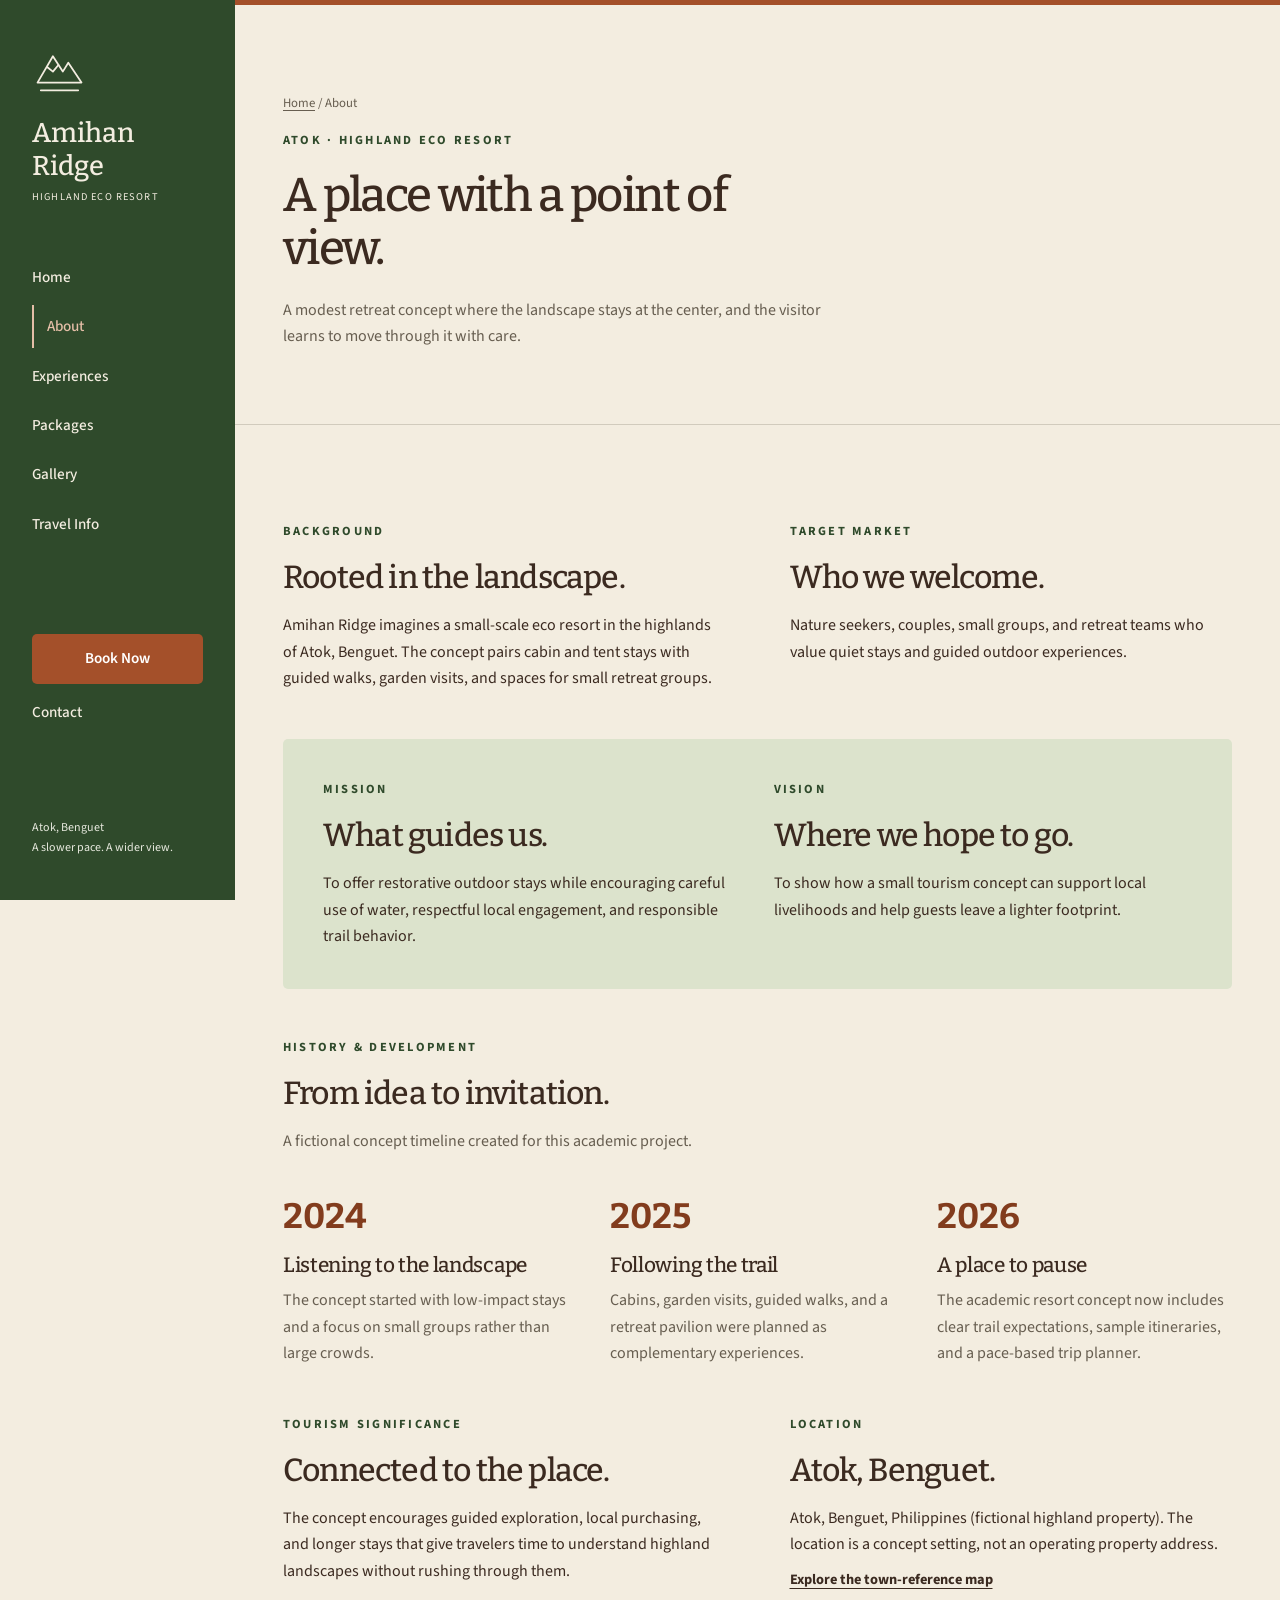
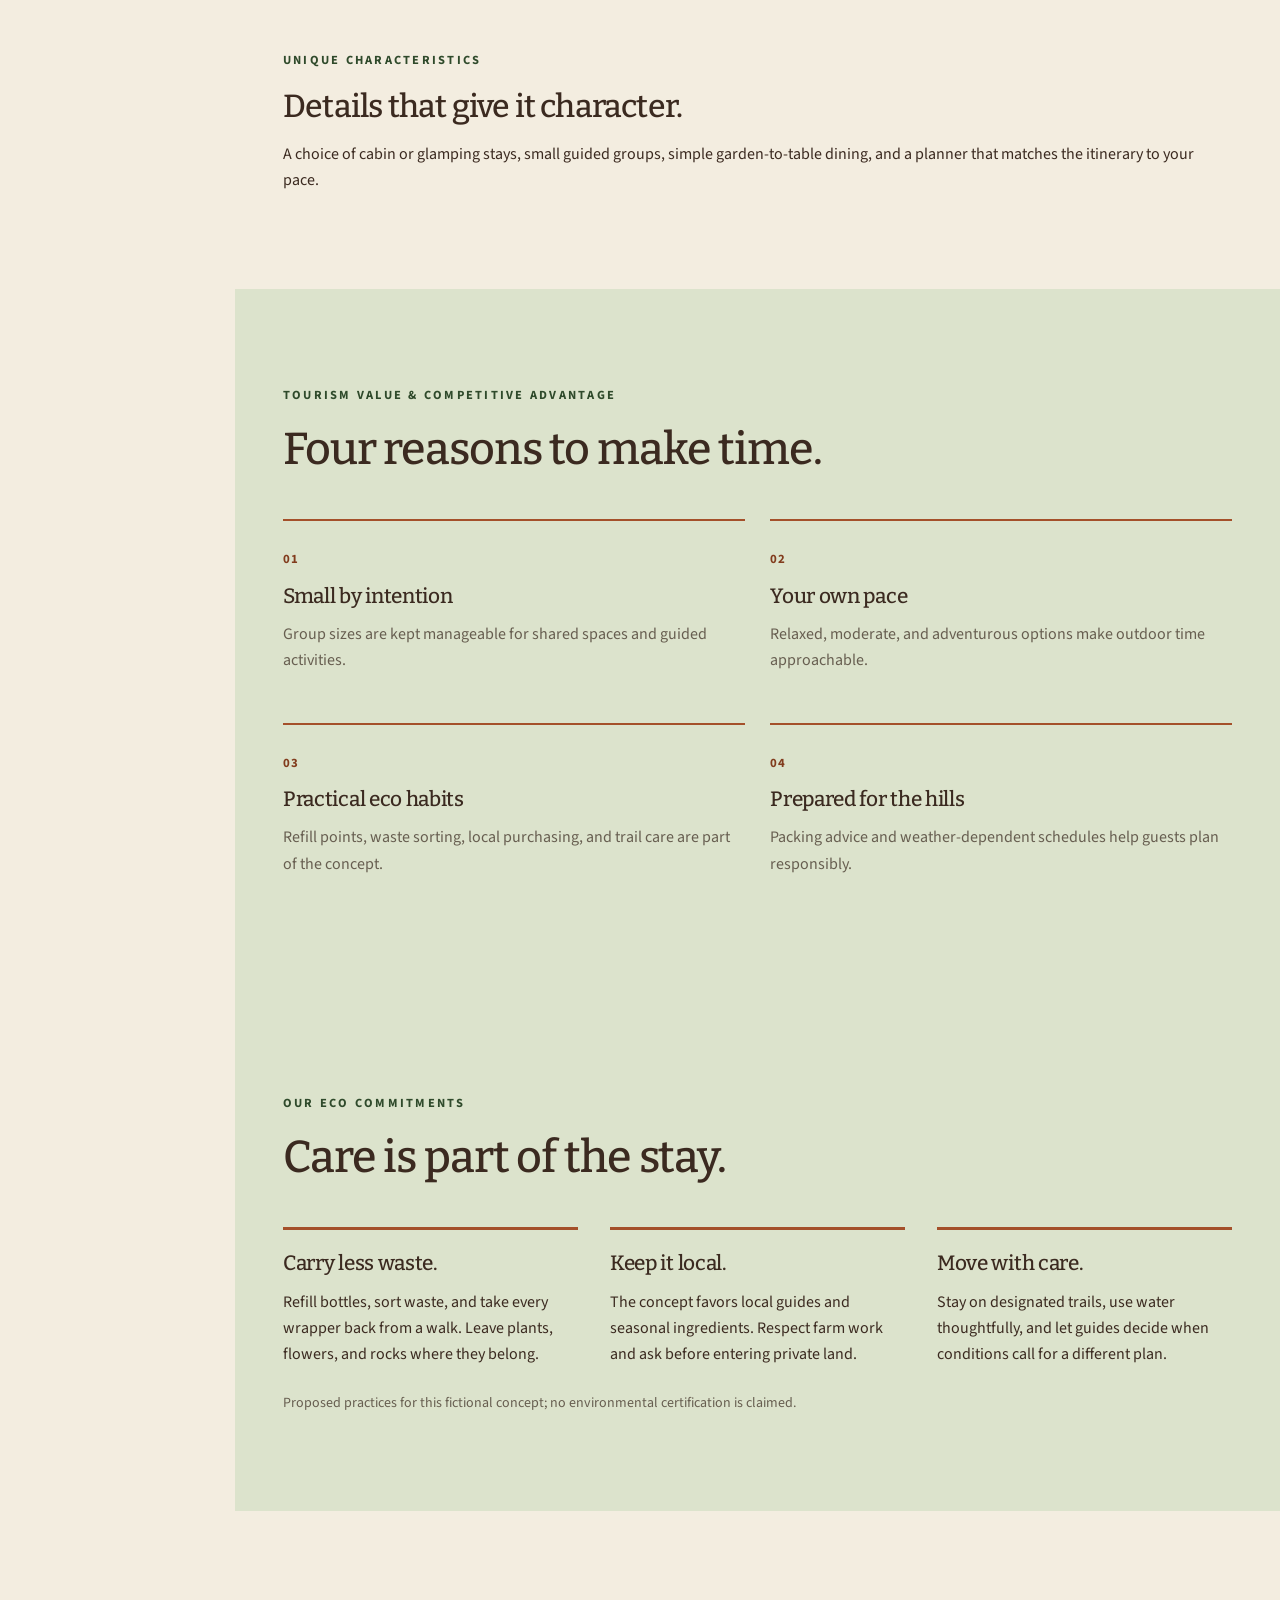
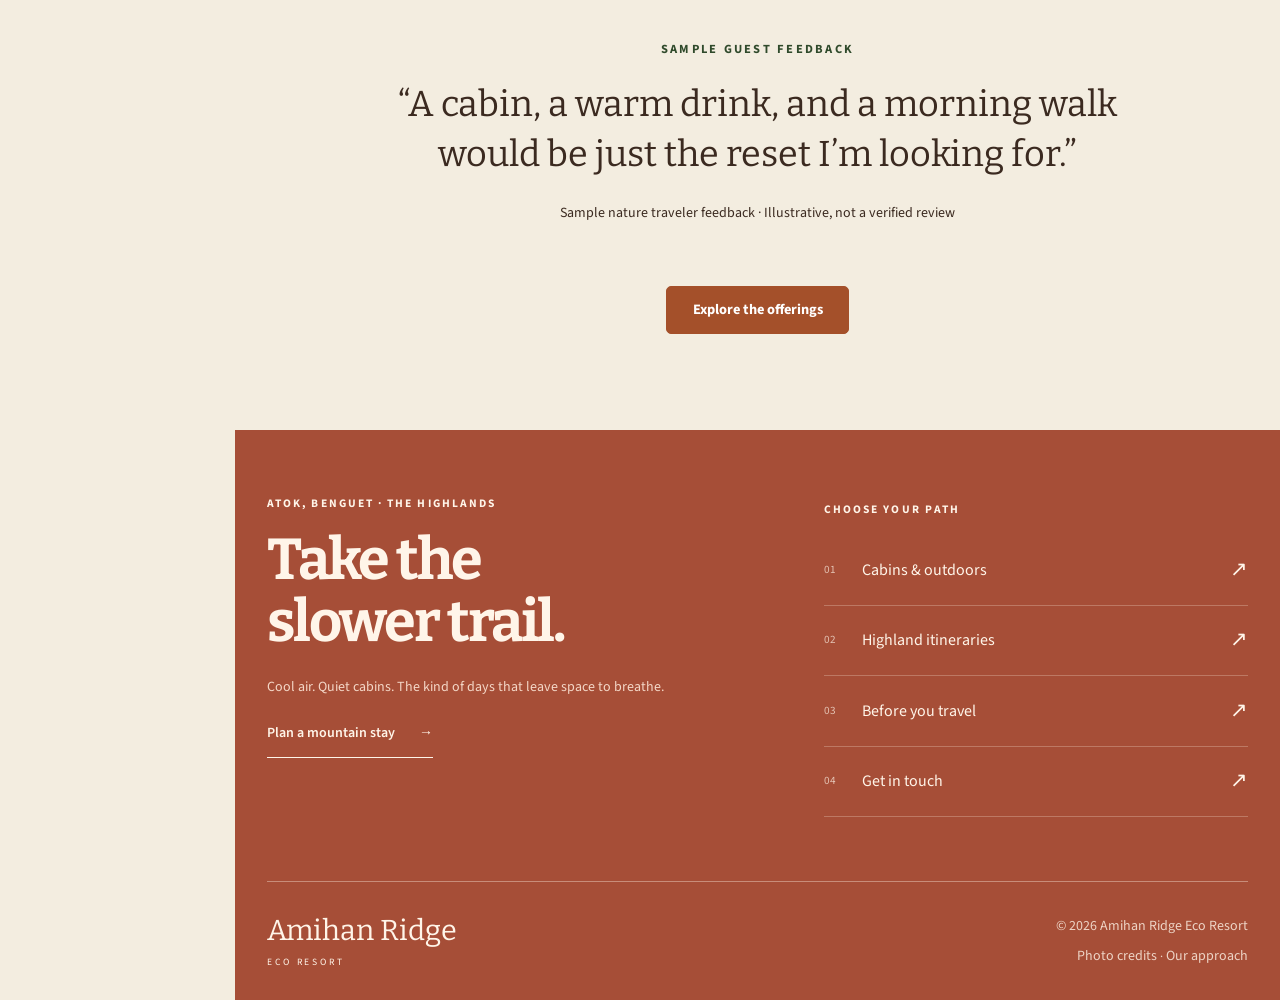
==== commit 5a1dec35: "Redesign brand footers and diversify Amihan photography" ====
--- a/about.html
+++ b/about.html
@@ -1 +1 @@
-<!DOCTYPE html><html lang="en"><head><meta charset="UTF-8"><meta name="viewport" content="width=device-width, initial-scale=1"><title>Our Highland Story &amp; Eco Commitments | Amihan Ridge Resort</title><meta name="description" content="Learn the Amihan Ridge Eco Resort approach to mountain stays. Read the fictional concept story, mission, local tourism value, and practical eco commitments."><meta name="theme-color" content="#2F4A2B"><meta property="og:type" content="website"><meta property="og:title" content="Our Highland Story &amp; Eco Commitments | Amihan Ridge Resort"><meta property="og:description" content="Learn the Amihan Ridge Eco Resort approach to mountain stays. Read the fictional concept story, mission, local tourism value, and practical eco commitments."><meta property="og:site_name" content="Amihan Ridge Eco Resort"><link rel="icon" type="image/svg+xml" href="data:image/svg+xml,%3Csvg%20xmlns%3D%22http%3A//www.w3.org/2000/svg%22%20viewBox%3D%220%200%2050%2050%22%3E%3Crect%20width%3D%2250%22%20height%3D%2250%22%20rx%3D%225%22%20fill%3D%22%232F4A2B%22/%3E%3Cg%20transform%3D%22translate%283%203%29%20scale%28.88%29%22%20fill%3D%22none%22%20stroke%3D%22%23F3EDE0%22%20stroke-width%3D%222%22%3E%3Cpath%20d%3D%22M5%2036%2019%2012l9%2014%205-8%2012%2018H5Z%22/%3E%3Cpath%20d%3D%22m14%2022%205%204%205-6M8%2043h34%22/%3E%3C/g%3E%3C/svg%3E"><link rel="preload" href="fonts/bitter-latin.woff2" as="font" type="font/woff2" crossorigin><link rel="preload" href="fonts/source-sans-3-latin.woff2" as="font" type="font/woff2" crossorigin><link rel="stylesheet" href="css/style.css"><script defer src="js/form-config.js"></script><script defer src="js/site-data.js"></script><script defer src="js/main.js"></script></head><body class="highlands"><a class="skip-link" href="#main">Skip to content</a><header class="site-header"><div class="header-inner "><a class="brand" href="index.html"><svg class="brand-mark" viewBox="0 0 50 50" fill="none" stroke="currentColor" stroke-width="1.6" stroke-linecap="round" stroke-linejoin="round" aria-hidden="true"><path d="M5 36 19 12l9 14 5-8 12 18H5Z"/><path d="m14 22 5 4 5-6M8 43h34"/></svg><span class="brand-text"><strong>Amihan Ridge</strong><span>Highland eco resort</span></span><span class="sr-only">Home</span></a><button class="menu-toggle" aria-controls="site-nav" aria-expanded="false" aria-label="Open navigation"><svg viewBox="0 0 24 24" fill="none" stroke="currentColor" stroke-width="1.6" aria-hidden="true"><path d="M3 6h18M3 12h18M3 18h18"/></svg></button><nav class="site-nav" id="site-nav" aria-label="Main navigation"><span class="nav-mobile-brand">Amihan Ridge</span><button class="menu-close" aria-label="Close navigation">×</button><ul class="nav-list"><li><a  href="index.html" >Home</a></li><li><a  href="about.html" aria-current="page">About</a></li><li><a  href="stay.html" >Experiences</a></li><li><a  href="packages.html" >Packages</a></li><li><a  href="gallery.html" >Gallery</a></li><li><a  href="travel-info.html" >Travel Info</a></li><li><a class="nav-book" href="booking.html" >Book Now</a></li><li><a  href="contact.html" >Contact</a></li></ul></nav><p class="sidebar-note">Atok, Benguet<br>A slower pace. A wider view.</p></div></header><main id="main"><section class="subhero"><div class="wrap"><div><div class="breadcrumb"><a href="index.html">Home</a> / About</div><span class="eyebrow">Atok · Highland eco resort</span><h1>A place with a point of view.</h1><p class="muted">A modest retreat concept where the landscape stays at the center, and the visitor learns to move through it with care.</p></div><img class="" src="images/cabin-exterior.webp" srcset="images/cabin-exterior-480.webp 480w, images/cabin-exterior-640.webp 640w, images/cabin-exterior-960.webp 960w, images/cabin-exterior.webp 1100w" sizes="(max-width:767px) calc(100vw - 32px), (max-width:1023px) 50vw, 40vw" alt="Wooden cabin nestled among lush green forest trees" width="1100" height="734" fetchpriority="high" decoding="async"></div></section><section class="section"><div class="wrap about-grid"><div class="about-block"><span class="eyebrow">Background</span><h2>Rooted in the landscape.</h2><p>Amihan Ridge imagines a small-scale eco resort in the highlands of Atok, Benguet. The concept pairs cabin and tent stays with guided walks, garden visits, and spaces for small retreat groups.</p></div><div class="about-block"><span class="eyebrow">Target market</span><h2>Who we welcome.</h2><p>Nature seekers, couples, small groups, and retreat teams who value quiet stays and guided outdoor experiences.</p></div><div class="about-block wide mission-vision"><div><span class="eyebrow">Mission</span><h2>What guides us.</h2><p>To offer restorative outdoor stays while encouraging careful use of water, respectful local engagement, and responsible trail behavior.</p></div><div><span class="eyebrow">Vision</span><h2>Where we hope to go.</h2><p>To show how a small tourism concept can support local livelihoods and help guests leave a lighter footprint.</p></div></div><div class="about-block wide"><span class="eyebrow">History & development</span><h2>From idea to invitation.</h2><p class="muted" style="margin-top:1rem">A fictional concept timeline created for this academic project.</p><div class="timeline"><div><strong>2024</strong><h3>Listening to the landscape</h3><p class="muted">The concept started with low-impact stays and a focus on small groups rather than large crowds.</p></div><div><strong>2025</strong><h3>Following the trail</h3><p class="muted">Cabins, garden visits, guided walks, and a retreat pavilion were planned as complementary experiences.</p></div><div><strong>2026</strong><h3>A place to pause</h3><p class="muted">The academic resort concept now includes clear trail expectations, sample itineraries, and a pace-based trip planner.</p></div></div></div><div class="about-block"><span class="eyebrow">Tourism significance</span><h2>Connected to the place.</h2><p>The concept encourages guided exploration, local purchasing, and longer stays that give travelers time to understand highland landscapes without rushing through them.</p></div><div class="about-block"><span class="eyebrow">Location</span><h2>Atok, Benguet.</h2><p>Atok, Benguet, Philippines (fictional highland property). The location is a concept setting, not an operating property address.</p><a class="text-link" href="travel-info.html#location-map">Explore the town-reference map</a></div><div class="about-block wide"><span class="eyebrow">Unique characteristics</span><h2>Details that give it character.</h2><p>A choice of cabin or glamping stays, small guided groups, simple garden-to-table dining, and a planner that matches the itinerary to your pace.</p></div></div></section><section class="section panel-section"><div class="wrap"><div class="section-heading"><div><span class="eyebrow">Tourism value & competitive advantage</span><h2>Four reasons to make time.</h2></div><div></div></div><div class="feature-grid"><div class="feature-tile"><span class="feature-index">01</span><h3>Small by intention</h3><p class="muted">Group sizes are kept manageable for shared spaces and guided activities.</p></div><div class="feature-tile"><span class="feature-index">02</span><h3>Your own pace</h3><p class="muted">Relaxed, moderate, and adventurous options make outdoor time approachable.</p></div><div class="feature-tile"><span class="feature-index">03</span><h3>Practical eco habits</h3><p class="muted">Refill points, waste sorting, local purchasing, and trail care are part of the concept.</p></div><div class="feature-tile"><span class="feature-index">04</span><h3>Prepared for the hills</h3><p class="muted">Packing advice and weather-dependent schedules help guests plan responsibly.</p></div></div></div></section><section class="section panel-section"><div class="wrap"><div class="section-heading"><div><span class="eyebrow">Our eco commitments</span><h2>Care is part of the stay.</h2></div><div></div></div><div class="eco-grid"><div><h3>Carry less waste.</h3><p>Refill bottles, sort waste, and take every wrapper back from a walk. Leave plants, flowers, and rocks where they belong.</p></div><div><h3>Keep it local.</h3><p>The concept favors local guides and seasonal ingredients. Respect farm work and ask before entering private land.</p></div><div><h3>Move with care.</h3><p>Stay on designated trails, use water thoughtfully, and let guides decide when conditions call for a different plan.</p></div></div><p class="small muted" style="margin-top:1.5rem">Proposed practices for this fictional concept; no environmental certification is claimed.</p></div></section><section class="section"><div class="wrap"><div class="review reveal"><span class="eyebrow">Sample guest feedback</span><span class="stars" aria-hidden="true">✦ ✦ ✦</span><blockquote>“A cabin, a warm drink, and a morning walk would be just the reset I’m looking for.”</blockquote><cite>Sample nature traveler feedback · Illustrative, not a verified review</cite></div><div class="actions" style="justify-content:center"><a class="button " href="stay.html">Explore the offerings</a></div></div></section></main><footer class="site-footer"><div class="wrap"><div class="footer-top"><div class="footer-brand"><a class="brand" href="index.html"><svg class="brand-mark" viewBox="0 0 50 50" fill="none" stroke="currentColor" stroke-width="1.6" stroke-linecap="round" stroke-linejoin="round" aria-hidden="true"><path d="M5 36 19 12l9 14 5-8 12 18H5Z"/><path d="m14 22 5 4 5-6M8 43h34"/></svg><span class="brand-text"><strong>Amihan Ridge</strong><span>Highland eco resort</span></span><span class="sr-only">Home</span></a><p>A slower pace. A wider view.</p><div class="social-links"><a href="https://www.facebook.com/" target="_blank" rel="noopener noreferrer">Facebook</a><a href="https://www.instagram.com/" target="_blank" rel="noopener noreferrer">Instagram</a></div><p class="small">Platform links; no property account is claimed.</p></div><div><h2>Explore</h2><div class="footer-links"><a href="index.html">Home</a><a href="about.html">About</a><a href="stay.html">Experiences</a><a href="packages.html">Packages</a><a href="gallery.html">Gallery</a><a href="travel-info.html">Travel Info</a><a href="booking.html">Book Now</a><a href="contact.html">Contact</a><a href="#privacy">Privacy &amp; Disclaimer</a><a href="gallery.html#photo-credits">Photo Credits</a></div></div><div><h2>Get in touch</h2><p><a href="mailto:hello@amihanridge.example">hello@amihanridge.example</a><br><a href="tel:+63745550303">+63 74 555 0303</a></p><p>Atok, Benguet, Philippines (fictional highland property)</p><p class="small">Illustrative contact details.</p></div></div><details class="footer-policy" id="privacy"><summary>Privacy &amp; academic disclaimer</summary><p>This website was created for academic purposes. Business, rates, and contact details are fictional. No personal data is stored. In the current demonstration, form entries stay on the page and are not sent. A copied or downloaded draft stays under your control. No reservations or payments are made.</p><p>Photographs are licensed visual references, not photographs of this fictional property. Sample guest feedback is illustrative, not verified testimony. Maps show public town references. Any future inquiry service must have its privacy terms reviewed before activation.</p></details><div class="footer-bottom"><p>© 2026 Amihan Ridge Eco Resort. Student project for Applied Business Tools and Technologies in Tourism.</p><p>Concept by Ram Estrada</p></div></div></footer></body></html>+<!DOCTYPE html><html lang="en"><head><meta charset="UTF-8"><meta name="viewport" content="width=device-width, initial-scale=1"><title>Our Highland Story &amp; Eco Commitments | Amihan Ridge Resort</title><meta name="description" content="Learn the Amihan Ridge Eco Resort approach to mountain stays. Read the fictional concept story, mission, local tourism value, and practical eco commitments."><meta name="theme-color" content="#2F4A2B"><meta property="og:type" content="website"><meta property="og:title" content="Our Highland Story &amp; Eco Commitments | Amihan Ridge Resort"><meta property="og:description" content="Learn the Amihan Ridge Eco Resort approach to mountain stays. Read the fictional concept story, mission, local tourism value, and practical eco commitments."><meta property="og:site_name" content="Amihan Ridge Eco Resort"><link rel="icon" type="image/svg+xml" href="data:image/svg+xml,%3Csvg%20xmlns%3D%22http%3A//www.w3.org/2000/svg%22%20viewBox%3D%220%200%2050%2050%22%3E%3Crect%20width%3D%2250%22%20height%3D%2250%22%20rx%3D%225%22%20fill%3D%22%232F4A2B%22/%3E%3Cg%20transform%3D%22translate%283%203%29%20scale%28.88%29%22%20fill%3D%22none%22%20stroke%3D%22%23F3EDE0%22%20stroke-width%3D%222%22%3E%3Cpath%20d%3D%22M5%2036%2019%2012l9%2014%205-8%2012%2018H5Z%22/%3E%3Cpath%20d%3D%22m14%2022%205%204%205-6M8%2043h34%22/%3E%3C/g%3E%3C/svg%3E"><link rel="preload" href="fonts/bitter-latin.woff2" as="font" type="font/woff2" crossorigin><link rel="preload" href="fonts/source-sans-3-latin.woff2" as="font" type="font/woff2" crossorigin><link rel="stylesheet" href="css/style.css"><script defer src="js/form-config.js"></script><script defer src="js/site-data.js"></script><script defer src="js/main.js"></script></head><body class="highlands"><a class="skip-link" href="#main">Skip to content</a><header class="site-header"><div class="header-inner "><a class="brand" href="index.html"><svg class="brand-mark" viewBox="0 0 50 50" fill="none" stroke="currentColor" stroke-width="1.6" stroke-linecap="round" stroke-linejoin="round" aria-hidden="true"><path d="M5 36 19 12l9 14 5-8 12 18H5Z"/><path d="m14 22 5 4 5-6M8 43h34"/></svg><span class="brand-text"><strong>Amihan Ridge</strong><span>Highland eco resort</span></span><span class="sr-only">Home</span></a><button class="menu-toggle" aria-controls="site-nav" aria-expanded="false" aria-label="Open navigation"><svg viewBox="0 0 24 24" fill="none" stroke="currentColor" stroke-width="1.6" aria-hidden="true"><path d="M3 6h18M3 12h18M3 18h18"/></svg></button><nav class="site-nav" id="site-nav" aria-label="Main navigation"><span class="nav-mobile-brand">Amihan Ridge</span><button class="menu-close" aria-label="Close navigation">×</button><ul class="nav-list"><li><a  href="index.html" >Home</a></li><li><a  href="about.html" aria-current="page">About</a></li><li><a  href="stay.html" >Experiences</a></li><li><a  href="packages.html" >Packages</a></li><li><a  href="gallery.html" >Gallery</a></li><li><a  href="travel-info.html" >Travel Info</a></li><li><a class="nav-book" href="booking.html" >Book Now</a></li><li><a  href="contact.html" >Contact</a></li></ul></nav><p class="sidebar-note">Atok, Benguet<br>A slower pace. A wider view.</p></div></header><main id="main"><section class="subhero"><div class="wrap"><div><div class="breadcrumb"><a href="index.html">Home</a> / About</div><span class="eyebrow">Atok · Highland eco resort</span><h1>A place with a point of view.</h1><p class="muted">A modest retreat concept where the landscape stays at the center, and the visitor learns to move through it with care.</p></div><img class="" src="images/forest-trail.webp" srcset="images/forest-trail-480.webp 480w, images/forest-trail-640.webp 640w, images/forest-trail-960.webp 960w, images/forest-trail.webp 1100w" sizes="(max-width:767px) calc(100vw - 32px), (max-width:1023px) 50vw, 40vw" alt="Narrow hiking trail among tall trees and green forest foliage" width="1100" height="1650" fetchpriority="high" decoding="async"></div></section><section class="section"><div class="wrap about-grid"><div class="about-block"><span class="eyebrow">Background</span><h2>Rooted in the landscape.</h2><p>Amihan Ridge imagines a small-scale eco resort in the highlands of Atok, Benguet. The concept pairs cabin and tent stays with guided walks, garden visits, and spaces for small retreat groups.</p></div><div class="about-block"><span class="eyebrow">Target market</span><h2>Who we welcome.</h2><p>Nature seekers, couples, small groups, and retreat teams who value quiet stays and guided outdoor experiences.</p></div><div class="about-block wide mission-vision"><div><span class="eyebrow">Mission</span><h2>What guides us.</h2><p>To offer restorative outdoor stays while encouraging careful use of water, respectful local engagement, and responsible trail behavior.</p></div><div><span class="eyebrow">Vision</span><h2>Where we hope to go.</h2><p>To show how a small tourism concept can support local livelihoods and help guests leave a lighter footprint.</p></div></div><div class="about-block wide"><span class="eyebrow">History & development</span><h2>From idea to invitation.</h2><p class="muted" style="margin-top:1rem">A fictional concept timeline created for this academic project.</p><div class="timeline"><div><strong>2024</strong><h3>Listening to the landscape</h3><p class="muted">The concept started with low-impact stays and a focus on small groups rather than large crowds.</p></div><div><strong>2025</strong><h3>Following the trail</h3><p class="muted">Cabins, garden visits, guided walks, and a retreat pavilion were planned as complementary experiences.</p></div><div><strong>2026</strong><h3>A place to pause</h3><p class="muted">The academic resort concept now includes clear trail expectations, sample itineraries, and a pace-based trip planner.</p></div></div></div><div class="about-block"><span class="eyebrow">Tourism significance</span><h2>Connected to the place.</h2><p>The concept encourages guided exploration, local purchasing, and longer stays that give travelers time to understand highland landscapes without rushing through them.</p></div><div class="about-block"><span class="eyebrow">Location</span><h2>Atok, Benguet.</h2><p>Atok, Benguet, Philippines (fictional highland property). The location is a concept setting, not an operating property address.</p><a class="text-link" href="travel-info.html#location-map">Explore the town-reference map</a></div><div class="about-block wide"><span class="eyebrow">Unique characteristics</span><h2>Details that give it character.</h2><p>A choice of cabin or glamping stays, small guided groups, simple garden-to-table dining, and a planner that matches the itinerary to your pace.</p></div></div></section><section class="section panel-section"><div class="wrap"><div class="section-heading"><div><span class="eyebrow">Tourism value & competitive advantage</span><h2>Four reasons to make time.</h2></div><div></div></div><div class="feature-grid"><div class="feature-tile"><span class="feature-index">01</span><h3>Small by intention</h3><p class="muted">Group sizes are kept manageable for shared spaces and guided activities.</p></div><div class="feature-tile"><span class="feature-index">02</span><h3>Your own pace</h3><p class="muted">Relaxed, moderate, and adventurous options make outdoor time approachable.</p></div><div class="feature-tile"><span class="feature-index">03</span><h3>Practical eco habits</h3><p class="muted">Refill points, waste sorting, local purchasing, and trail care are part of the concept.</p></div><div class="feature-tile"><span class="feature-index">04</span><h3>Prepared for the hills</h3><p class="muted">Packing advice and weather-dependent schedules help guests plan responsibly.</p></div></div></div></section><section class="section panel-section"><div class="wrap"><div class="section-heading"><div><span class="eyebrow">Our eco commitments</span><h2>Care is part of the stay.</h2></div><div></div></div><div class="eco-grid"><div><h3>Carry less waste.</h3><p>Refill bottles, sort waste, and take every wrapper back from a walk. Leave plants, flowers, and rocks where they belong.</p></div><div><h3>Keep it local.</h3><p>The concept favors local guides and seasonal ingredients. Respect farm work and ask before entering private land.</p></div><div><h3>Move with care.</h3><p>Stay on designated trails, use water thoughtfully, and let guides decide when conditions call for a different plan.</p></div></div><p class="small muted" style="margin-top:1.5rem">Proposed practices for this fictional concept; no environmental certification is claimed.</p></div></section><section class="section"><div class="wrap"><div class="review reveal"><span class="eyebrow">Sample guest feedback</span><span class="stars" aria-hidden="true">✦ ✦ ✦</span><blockquote>“A cabin, a warm drink, and a morning walk would be just the reset I’m looking for.”</blockquote><cite>Sample nature traveler feedback · Illustrative, not a verified review</cite></div><div class="actions" style="justify-content:center"><a class="button " href="stay.html">Explore the offerings</a></div></div></section></main><footer class="site-footer footer-redesign ridge-footer"><div class="footer-shell"><div class="ridge-main"><div class="ridge-letter"><p class="footer-label">Atok, Benguet · The highlands</p><h2>Take the<br>slower trail.</h2><p>Cool air. Quiet cabins. The kind of days that leave space to breathe.</p><a class="ridge-cta" href="booking.html">Plan a mountain stay <span aria-hidden="true">→</span></a></div><div class="ridge-directory"><p class="footer-label">Choose your path</p><nav aria-label="Footer navigation"><a href="stay.html"><span>01</span>Cabins &amp; outdoors<span aria-hidden="true">↗</span></a><a href="packages.html"><span>02</span>Highland itineraries<span aria-hidden="true">↗</span></a><a href="travel-info.html"><span>03</span>Before you travel<span aria-hidden="true">↗</span></a><a href="contact.html"><span>04</span>Get in touch<span aria-hidden="true">↗</span></a></nav></div></div><div class="ridge-ground"><a href="index.html" class="ridge-wordmark">Amihan Ridge<small>ECO RESORT</small></a><div class="footer-fine"><p>© 2026 Amihan Ridge Eco Resort</p><a href="gallery.html#photo-credits">Photo credits</a><span aria-hidden="true"> · </span><a href="about.html">Our approach</a></div></div></div></footer></body></html>
--- a/css/style.css
+++ b/css/style.css
@@ -115,4 +115,26 @@
 .compact-navigation.highlands .sidebar-note{display:none}
 .compact-navigation.highlands .site-nav{background:var(--primary);color:var(--paper)}
 
-.card.recommended{outline:3px solid var(--accent);outline-offset:5px}+.card.recommended{outline:3px solid var(--accent);outline-offset:5px}
+
+/* Brand-specific footer redesign */
+.site-footer.footer-redesign{padding:0;color:inherit}
+.footer-redesign a{text-decoration:none;transition:color .2s,background .2s}
+.footer-redesign a:hover{text-decoration:underline;text-underline-offset:5px}
+.footer-redesign a:focus-visible{outline:2px solid currentColor;outline-offset:5px}
+.footer-redesign .footer-shell{width:min(1180px,calc(100% - 4rem));margin:auto}
+.footer-redesign .footer-label{font-size:.72rem;text-transform:uppercase;letter-spacing:.18em;font-weight:700;margin:0 0 1rem}
+.footer-redesign .footer-nav{display:flex;flex-wrap:wrap;gap:.6rem 1.5rem}
+.footer-redesign .footer-nav a{display:inline-flex;align-items:center;min-height:44px}
+.footer-redesign .footer-fine{font-size:.78rem;opacity:.8;line-height:1.6}
+.footer-redesign .footer-end{display:flex;justify-content:space-between;gap:1rem;flex-wrap:wrap;padding:1.4rem 0}
+.footer-redesign .footer-end p{margin:0}
+@media(max-width:767px){.footer-redesign .footer-shell{width:calc(100% - 2rem)}.footer-redesign .footer-end{flex-direction:column;gap:.4rem}}
+
+.site-footer.ridge-footer{background:#a64e37;color:#fff5e9;border-top:0}
+.ridge-main{display:grid;grid-template-columns:1.2fr 1fr;gap:3rem;padding:4rem 0}.ridge-letter h2{font-size:clamp(2.5rem,4.5vw,4.5rem);line-height:1.08;letter-spacing:-.035em;color:#fff5e9;margin:0 0 1.4rem}.ridge-letter>p:not(.footer-label){max-width:25rem;color:#f4d7c7}.ridge-cta{display:inline-flex;gap:1.5rem;align-items:center;min-height:48px;border-bottom:1px solid #fff5e9;margin-top:.7rem;font-weight:600}
+.ridge-directory{padding-top:.4rem}.ridge-directory nav{display:flex;flex-direction:column}.ridge-directory nav a{display:grid;grid-template-columns:1.6rem 1fr auto;gap:.8rem;align-items:center;padding:1.1rem 0;border-bottom:1px solid #fff5e940;font-size:1rem}.ridge-directory nav a span:first-child{font-size:.7rem;opacity:.7}.ridge-directory nav a span:last-child{font-size:1.3rem}
+.ridge-ground{border-top:1px solid #fff5e960;display:flex;align-items:center;justify-content:space-between;gap:2rem;padding:2rem 0}.ridge-wordmark{font-family:var(--heading-font);font-size:1.8rem;line-height:1.2}.ridge-wordmark small{display:block;font-family:var(--body-font);font-size:.6rem;letter-spacing:.3em;margin-top:.5rem}.ridge-ground .footer-fine{text-align:right}.ridge-ground p{margin:0 0 .5rem}
+@media(max-width:900px){.ridge-main{grid-template-columns:1fr;gap:2.5rem;padding:3rem 0}.ridge-ground{flex-direction:column;align-items:flex-start;gap:1.2rem}.ridge-ground .footer-fine{text-align:left}}
+
+.site-footer.footer-redesign a.ridge-wordmark{font-size:1.8rem}.site-footer.footer-redesign .ridge-letter h2{text-transform:none;font-family:var(--heading-font)}.site-footer.footer-redesign .ridge-directory nav a{font-size:1rem}
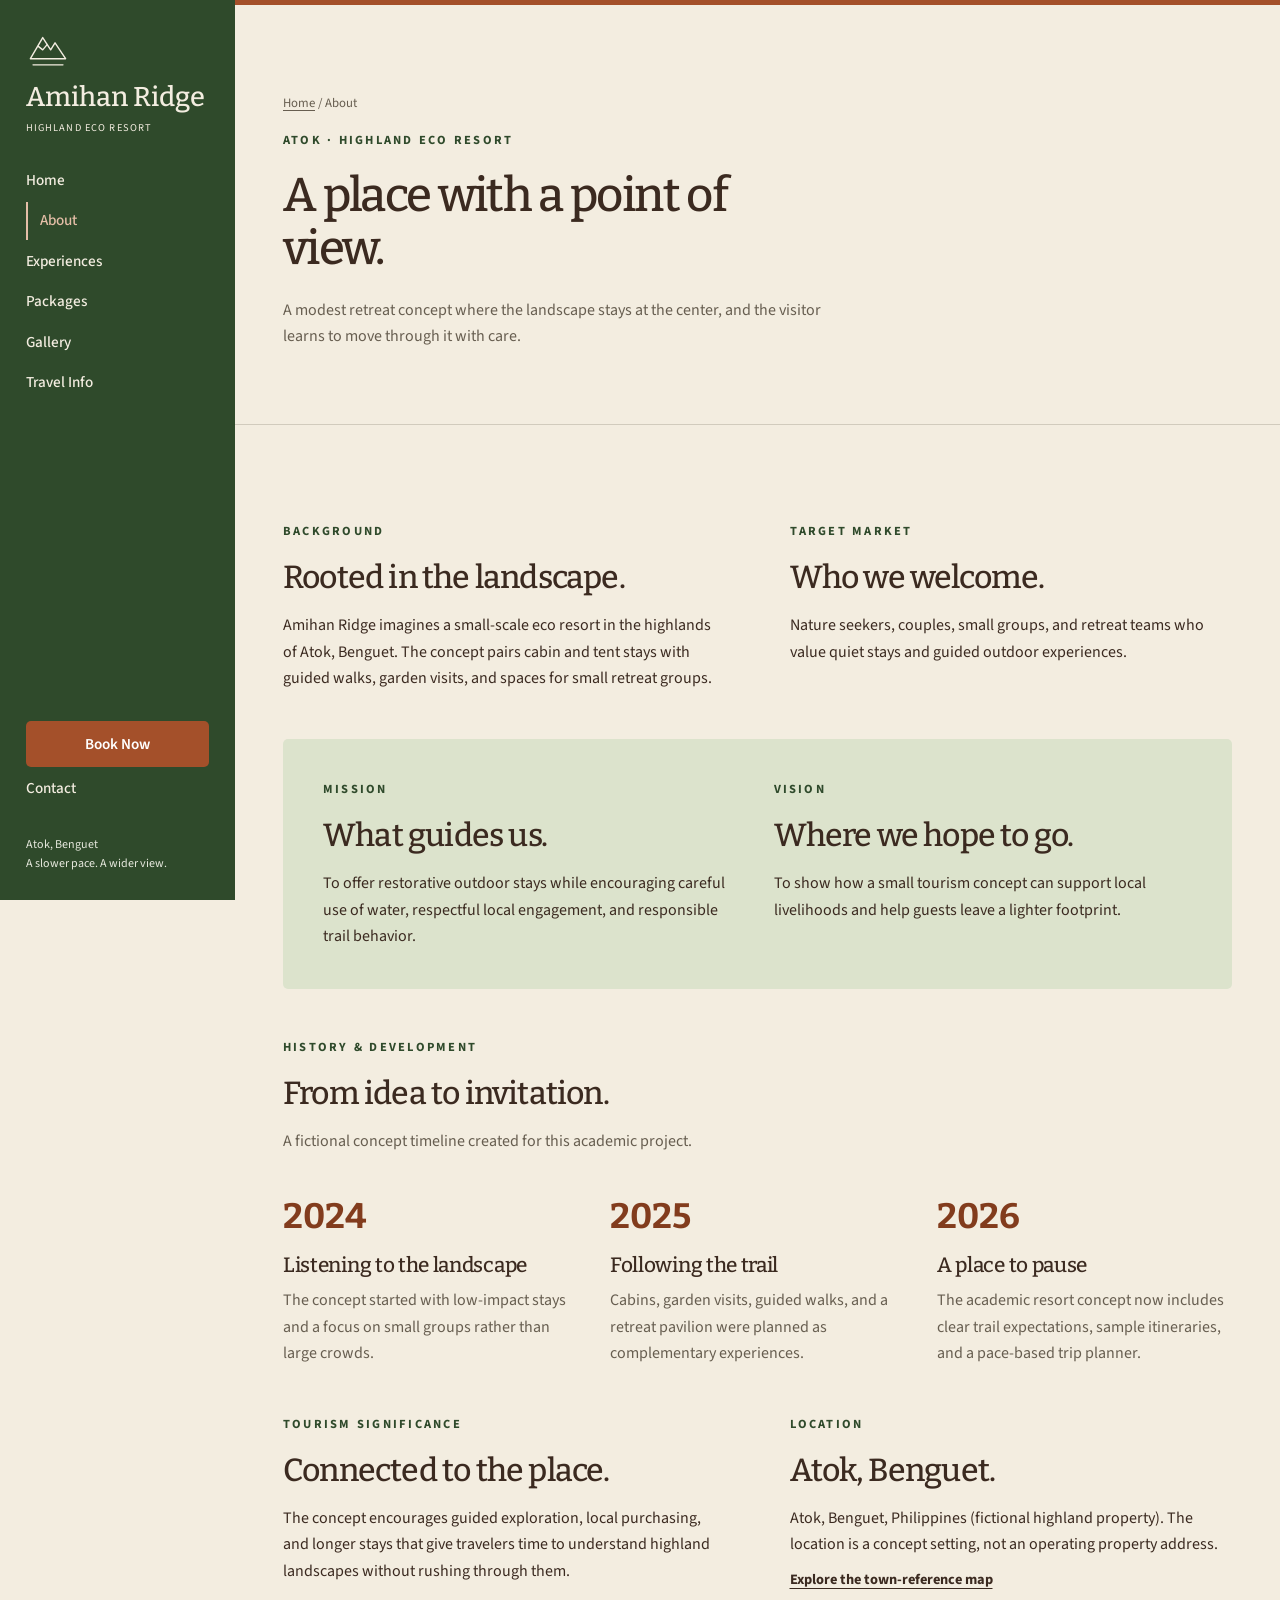
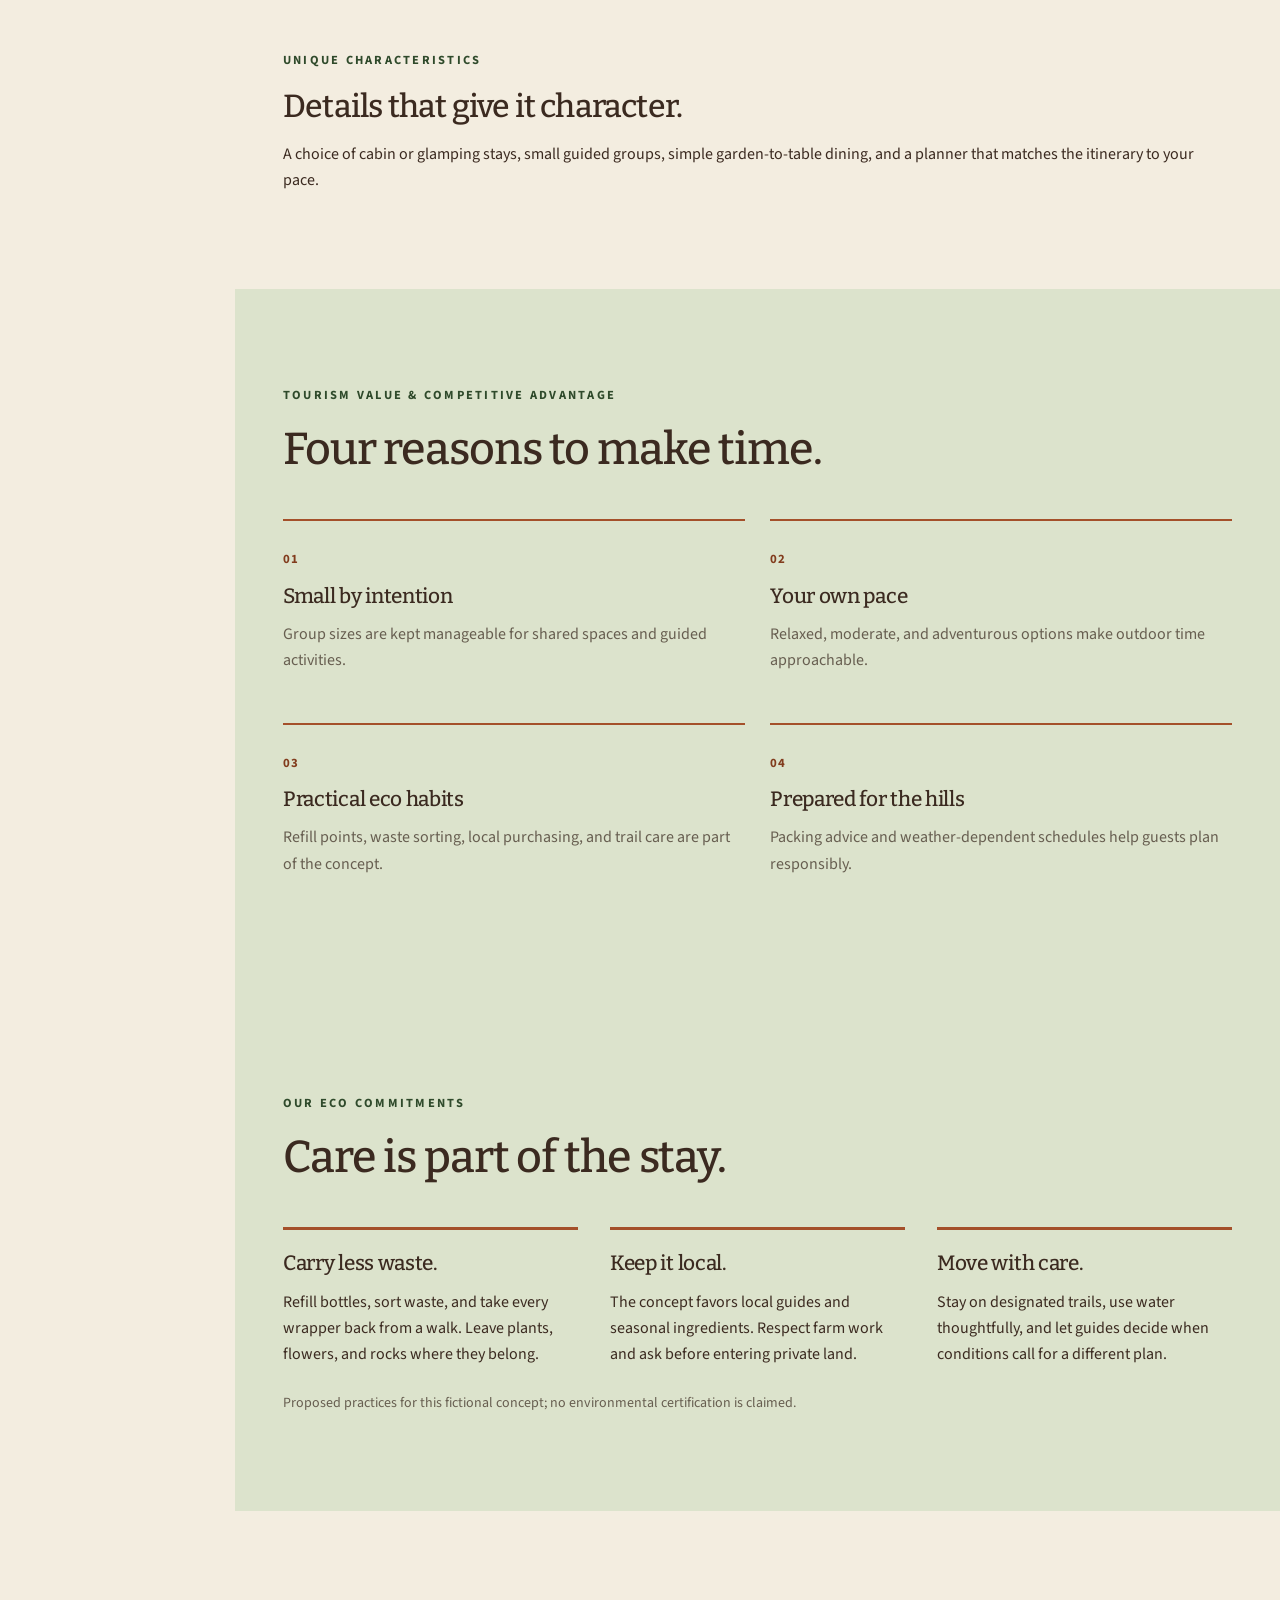
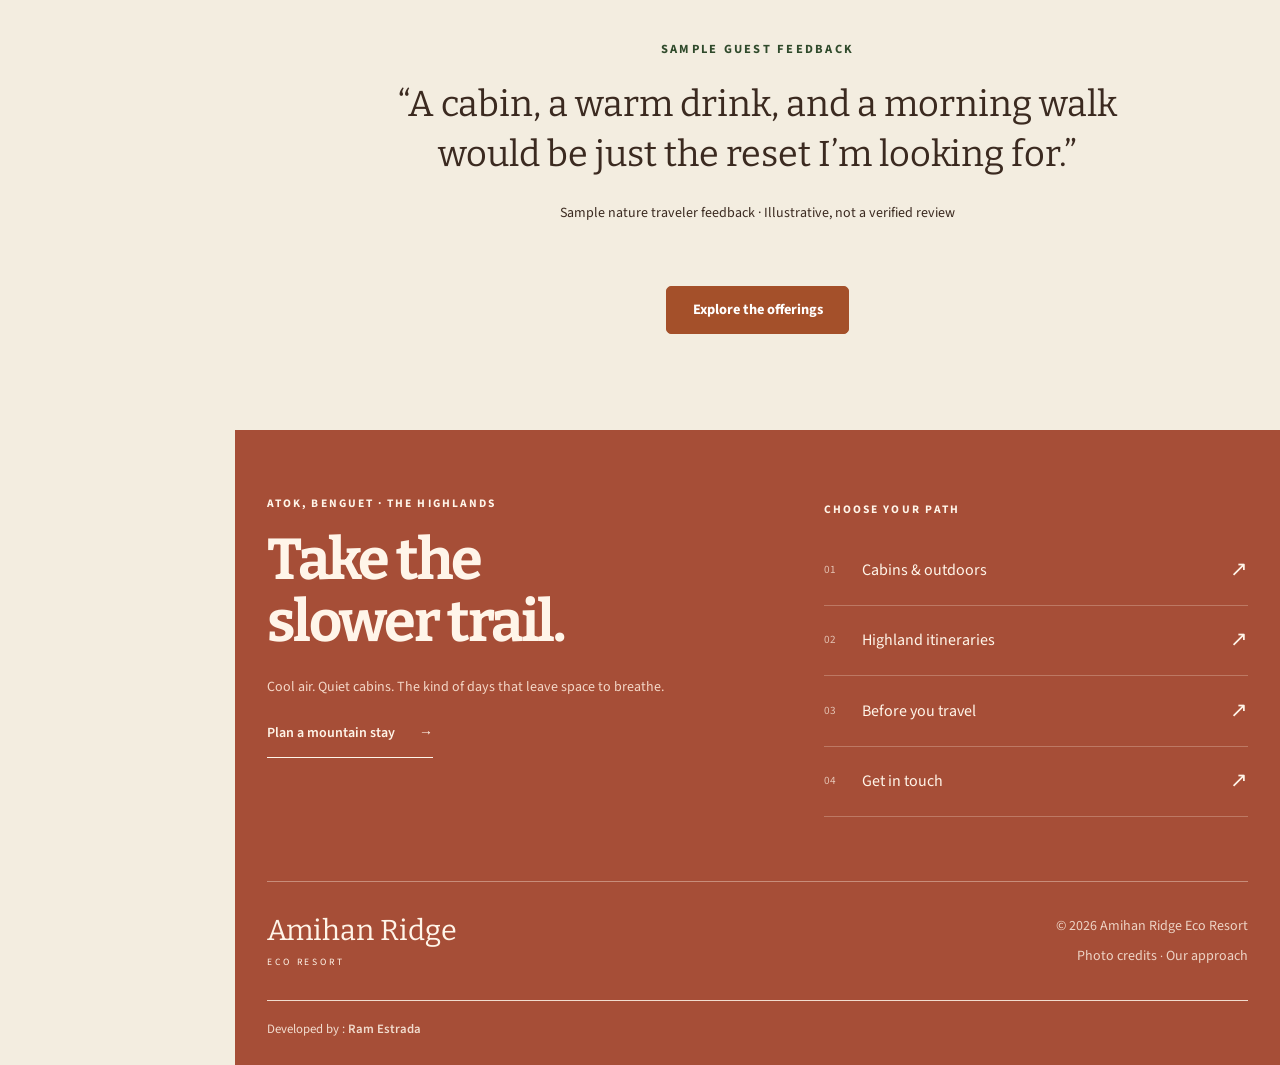
==== commit d38c6437: "Restore full developer names in website footers" ====
--- a/about.html
+++ b/about.html
@@ -1 +1 @@
-<!DOCTYPE html><html lang="en"><head><meta charset="UTF-8"><meta name="viewport" content="width=device-width, initial-scale=1"><title>Our Highland Story &amp; Eco Commitments | Amihan Ridge Resort</title><meta name="description" content="Learn the Amihan Ridge Eco Resort approach to mountain stays. Read the fictional concept story, mission, local tourism value, and practical eco commitments."><meta name="theme-color" content="#2F4A2B"><meta property="og:type" content="website"><meta property="og:title" content="Our Highland Story &amp; Eco Commitments | Amihan Ridge Resort"><meta property="og:description" content="Learn the Amihan Ridge Eco Resort approach to mountain stays. Read the fictional concept story, mission, local tourism value, and practical eco commitments."><meta property="og:site_name" content="Amihan Ridge Eco Resort"><link rel="icon" type="image/svg+xml" href="data:image/svg+xml,%3Csvg%20xmlns%3D%22http%3A//www.w3.org/2000/svg%22%20viewBox%3D%220%200%2050%2050%22%3E%3Crect%20width%3D%2250%22%20height%3D%2250%22%20rx%3D%225%22%20fill%3D%22%232F4A2B%22/%3E%3Cg%20transform%3D%22translate%283%203%29%20scale%28.88%29%22%20fill%3D%22none%22%20stroke%3D%22%23F3EDE0%22%20stroke-width%3D%222%22%3E%3Cpath%20d%3D%22M5%2036%2019%2012l9%2014%205-8%2012%2018H5Z%22/%3E%3Cpath%20d%3D%22m14%2022%205%204%205-6M8%2043h34%22/%3E%3C/g%3E%3C/svg%3E"><link rel="preload" href="fonts/bitter-latin.woff2" as="font" type="font/woff2" crossorigin><link rel="preload" href="fonts/source-sans-3-latin.woff2" as="font" type="font/woff2" crossorigin><link rel="stylesheet" href="css/style.css"><script defer src="js/form-config.js"></script><script defer src="js/site-data.js"></script><script defer src="js/main.js"></script></head><body class="highlands"><a class="skip-link" href="#main">Skip to content</a><header class="site-header"><div class="header-inner "><a class="brand" href="index.html"><svg class="brand-mark" viewBox="0 0 50 50" fill="none" stroke="currentColor" stroke-width="1.6" stroke-linecap="round" stroke-linejoin="round" aria-hidden="true"><path d="M5 36 19 12l9 14 5-8 12 18H5Z"/><path d="m14 22 5 4 5-6M8 43h34"/></svg><span class="brand-text"><strong>Amihan Ridge</strong><span>Highland eco resort</span></span><span class="sr-only">Home</span></a><button class="menu-toggle" aria-controls="site-nav" aria-expanded="false" aria-label="Open navigation"><svg viewBox="0 0 24 24" fill="none" stroke="currentColor" stroke-width="1.6" aria-hidden="true"><path d="M3 6h18M3 12h18M3 18h18"/></svg></button><nav class="site-nav" id="site-nav" aria-label="Main navigation"><span class="nav-mobile-brand">Amihan Ridge</span><button class="menu-close" aria-label="Close navigation">×</button><ul class="nav-list"><li><a  href="index.html" >Home</a></li><li><a  href="about.html" aria-current="page">About</a></li><li><a  href="stay.html" >Experiences</a></li><li><a  href="packages.html" >Packages</a></li><li><a  href="gallery.html" >Gallery</a></li><li><a  href="travel-info.html" >Travel Info</a></li><li><a class="nav-book" href="booking.html" >Book Now</a></li><li><a  href="contact.html" >Contact</a></li></ul></nav><p class="sidebar-note">Atok, Benguet<br>A slower pace. A wider view.</p></div></header><main id="main"><section class="subhero"><div class="wrap"><div><div class="breadcrumb"><a href="index.html">Home</a> / About</div><span class="eyebrow">Atok · Highland eco resort</span><h1>A place with a point of view.</h1><p class="muted">A modest retreat concept where the landscape stays at the center, and the visitor learns to move through it with care.</p></div><img class="" src="images/forest-trail.webp" srcset="images/forest-trail-480.webp 480w, images/forest-trail-640.webp 640w, images/forest-trail-960.webp 960w, images/forest-trail.webp 1100w" sizes="(max-width:767px) calc(100vw - 32px), (max-width:1023px) 50vw, 40vw" alt="Narrow hiking trail among tall trees and green forest foliage" width="1100" height="1650" fetchpriority="high" decoding="async"></div></section><section class="section"><div class="wrap about-grid"><div class="about-block"><span class="eyebrow">Background</span><h2>Rooted in the landscape.</h2><p>Amihan Ridge imagines a small-scale eco resort in the highlands of Atok, Benguet. The concept pairs cabin and tent stays with guided walks, garden visits, and spaces for small retreat groups.</p></div><div class="about-block"><span class="eyebrow">Target market</span><h2>Who we welcome.</h2><p>Nature seekers, couples, small groups, and retreat teams who value quiet stays and guided outdoor experiences.</p></div><div class="about-block wide mission-vision"><div><span class="eyebrow">Mission</span><h2>What guides us.</h2><p>To offer restorative outdoor stays while encouraging careful use of water, respectful local engagement, and responsible trail behavior.</p></div><div><span class="eyebrow">Vision</span><h2>Where we hope to go.</h2><p>To show how a small tourism concept can support local livelihoods and help guests leave a lighter footprint.</p></div></div><div class="about-block wide"><span class="eyebrow">History & development</span><h2>From idea to invitation.</h2><p class="muted" style="margin-top:1rem">A fictional concept timeline created for this academic project.</p><div class="timeline"><div><strong>2024</strong><h3>Listening to the landscape</h3><p class="muted">The concept started with low-impact stays and a focus on small groups rather than large crowds.</p></div><div><strong>2025</strong><h3>Following the trail</h3><p class="muted">Cabins, garden visits, guided walks, and a retreat pavilion were planned as complementary experiences.</p></div><div><strong>2026</strong><h3>A place to pause</h3><p class="muted">The academic resort concept now includes clear trail expectations, sample itineraries, and a pace-based trip planner.</p></div></div></div><div class="about-block"><span class="eyebrow">Tourism significance</span><h2>Connected to the place.</h2><p>The concept encourages guided exploration, local purchasing, and longer stays that give travelers time to understand highland landscapes without rushing through them.</p></div><div class="about-block"><span class="eyebrow">Location</span><h2>Atok, Benguet.</h2><p>Atok, Benguet, Philippines (fictional highland property). The location is a concept setting, not an operating property address.</p><a class="text-link" href="travel-info.html#location-map">Explore the town-reference map</a></div><div class="about-block wide"><span class="eyebrow">Unique characteristics</span><h2>Details that give it character.</h2><p>A choice of cabin or glamping stays, small guided groups, simple garden-to-table dining, and a planner that matches the itinerary to your pace.</p></div></div></section><section class="section panel-section"><div class="wrap"><div class="section-heading"><div><span class="eyebrow">Tourism value & competitive advantage</span><h2>Four reasons to make time.</h2></div><div></div></div><div class="feature-grid"><div class="feature-tile"><span class="feature-index">01</span><h3>Small by intention</h3><p class="muted">Group sizes are kept manageable for shared spaces and guided activities.</p></div><div class="feature-tile"><span class="feature-index">02</span><h3>Your own pace</h3><p class="muted">Relaxed, moderate, and adventurous options make outdoor time approachable.</p></div><div class="feature-tile"><span class="feature-index">03</span><h3>Practical eco habits</h3><p class="muted">Refill points, waste sorting, local purchasing, and trail care are part of the concept.</p></div><div class="feature-tile"><span class="feature-index">04</span><h3>Prepared for the hills</h3><p class="muted">Packing advice and weather-dependent schedules help guests plan responsibly.</p></div></div></div></section><section class="section panel-section"><div class="wrap"><div class="section-heading"><div><span class="eyebrow">Our eco commitments</span><h2>Care is part of the stay.</h2></div><div></div></div><div class="eco-grid"><div><h3>Carry less waste.</h3><p>Refill bottles, sort waste, and take every wrapper back from a walk. Leave plants, flowers, and rocks where they belong.</p></div><div><h3>Keep it local.</h3><p>The concept favors local guides and seasonal ingredients. Respect farm work and ask before entering private land.</p></div><div><h3>Move with care.</h3><p>Stay on designated trails, use water thoughtfully, and let guides decide when conditions call for a different plan.</p></div></div><p class="small muted" style="margin-top:1.5rem">Proposed practices for this fictional concept; no environmental certification is claimed.</p></div></section><section class="section"><div class="wrap"><div class="review reveal"><span class="eyebrow">Sample guest feedback</span><span class="stars" aria-hidden="true">✦ ✦ ✦</span><blockquote>“A cabin, a warm drink, and a morning walk would be just the reset I’m looking for.”</blockquote><cite>Sample nature traveler feedback · Illustrative, not a verified review</cite></div><div class="actions" style="justify-content:center"><a class="button " href="stay.html">Explore the offerings</a></div></div></section></main><footer class="site-footer footer-redesign ridge-footer"><div class="footer-shell"><div class="ridge-main"><div class="ridge-letter"><p class="footer-label">Atok, Benguet · The highlands</p><h2>Take the<br>slower trail.</h2><p>Cool air. Quiet cabins. The kind of days that leave space to breathe.</p><a class="ridge-cta" href="booking.html">Plan a mountain stay <span aria-hidden="true">→</span></a></div><div class="ridge-directory"><p class="footer-label">Choose your path</p><nav aria-label="Footer navigation"><a href="stay.html"><span>01</span>Cabins &amp; outdoors<span aria-hidden="true">↗</span></a><a href="packages.html"><span>02</span>Highland itineraries<span aria-hidden="true">↗</span></a><a href="travel-info.html"><span>03</span>Before you travel<span aria-hidden="true">↗</span></a><a href="contact.html"><span>04</span>Get in touch<span aria-hidden="true">↗</span></a></nav></div></div><div class="ridge-ground"><a href="index.html" class="ridge-wordmark">Amihan Ridge<small>ECO RESORT</small></a><div class="footer-fine"><p>© 2026 Amihan Ridge Eco Resort</p><a href="gallery.html#photo-credits">Photo credits</a><span aria-hidden="true"> · </span><a href="about.html">Our approach</a></div></div></div></footer></body></html>+<!DOCTYPE html><html lang="en"><head><meta charset="UTF-8"><meta name="viewport" content="width=device-width, initial-scale=1"><title>Our Highland Story &amp; Eco Commitments | Amihan Ridge Resort</title><meta name="description" content="Learn the Amihan Ridge Eco Resort approach to mountain stays. Read the fictional concept story, mission, local tourism value, and practical eco commitments."><meta name="theme-color" content="#2F4A2B"><meta property="og:type" content="website"><meta property="og:title" content="Our Highland Story &amp; Eco Commitments | Amihan Ridge Resort"><meta property="og:description" content="Learn the Amihan Ridge Eco Resort approach to mountain stays. Read the fictional concept story, mission, local tourism value, and practical eco commitments."><meta property="og:site_name" content="Amihan Ridge Eco Resort"><link rel="icon" type="image/svg+xml" href="data:image/svg+xml,%3Csvg%20xmlns%3D%22http%3A//www.w3.org/2000/svg%22%20viewBox%3D%220%200%2050%2050%22%3E%3Crect%20width%3D%2250%22%20height%3D%2250%22%20rx%3D%225%22%20fill%3D%22%232F4A2B%22/%3E%3Cg%20transform%3D%22translate%283%203%29%20scale%28.88%29%22%20fill%3D%22none%22%20stroke%3D%22%23F3EDE0%22%20stroke-width%3D%222%22%3E%3Cpath%20d%3D%22M5%2036%2019%2012l9%2014%205-8%2012%2018H5Z%22/%3E%3Cpath%20d%3D%22m14%2022%205%204%205-6M8%2043h34%22/%3E%3C/g%3E%3C/svg%3E"><link rel="preload" href="fonts/bitter-latin.woff2" as="font" type="font/woff2" crossorigin><link rel="preload" href="fonts/source-sans-3-latin.woff2" as="font" type="font/woff2" crossorigin><link rel="stylesheet" href="css/style.css"><script defer src="js/form-config.js"></script><script defer src="js/site-data.js"></script><script defer src="js/main.js"></script></head><body class="highlands"><a class="skip-link" href="#main">Skip to content</a><header class="site-header"><div class="header-inner "><a class="brand" href="index.html"><svg class="brand-mark" viewBox="0 0 50 50" fill="none" stroke="currentColor" stroke-width="1.6" stroke-linecap="round" stroke-linejoin="round" aria-hidden="true"><path d="M5 36 19 12l9 14 5-8 12 18H5Z"/><path d="m14 22 5 4 5-6M8 43h34"/></svg><span class="brand-text"><strong>Amihan Ridge</strong><span>Highland eco resort</span></span><span class="sr-only">Home</span></a><button class="menu-toggle" aria-controls="site-nav" aria-expanded="false" aria-label="Open navigation"><svg viewBox="0 0 24 24" fill="none" stroke="currentColor" stroke-width="1.6" aria-hidden="true"><path d="M3 6h18M3 12h18M3 18h18"/></svg></button><nav class="site-nav" id="site-nav" aria-label="Main navigation"><span class="nav-mobile-brand">Amihan Ridge</span><button class="menu-close" aria-label="Close navigation">×</button><ul class="nav-list"><li><a  href="index.html" >Home</a></li><li><a  href="about.html" aria-current="page">About</a></li><li><a  href="stay.html" >Experiences</a></li><li><a  href="packages.html" >Packages</a></li><li><a  href="gallery.html" >Gallery</a></li><li><a  href="travel-info.html" >Travel Info</a></li><li><a class="nav-book" href="booking.html" >Book Now</a></li><li><a  href="contact.html" >Contact</a></li></ul></nav><p class="sidebar-note">Atok, Benguet<br>A slower pace. A wider view.</p></div></header><main id="main"><section class="subhero"><div class="wrap"><div><div class="breadcrumb"><a href="index.html">Home</a> / About</div><span class="eyebrow">Atok · Highland eco resort</span><h1>A place with a point of view.</h1><p class="muted">A modest retreat concept where the landscape stays at the center, and the visitor learns to move through it with care.</p></div><img class="" src="images/forest-trail.webp" srcset="images/forest-trail-480.webp 480w, images/forest-trail-640.webp 640w, images/forest-trail-960.webp 960w, images/forest-trail.webp 1100w" sizes="(max-width:767px) calc(100vw - 32px), (max-width:1023px) 50vw, 40vw" alt="Narrow hiking trail among tall trees and green forest foliage" width="1100" height="1650" fetchpriority="high" decoding="async"></div></section><section class="section"><div class="wrap about-grid"><div class="about-block"><span class="eyebrow">Background</span><h2>Rooted in the landscape.</h2><p>Amihan Ridge imagines a small-scale eco resort in the highlands of Atok, Benguet. The concept pairs cabin and tent stays with guided walks, garden visits, and spaces for small retreat groups.</p></div><div class="about-block"><span class="eyebrow">Target market</span><h2>Who we welcome.</h2><p>Nature seekers, couples, small groups, and retreat teams who value quiet stays and guided outdoor experiences.</p></div><div class="about-block wide mission-vision"><div><span class="eyebrow">Mission</span><h2>What guides us.</h2><p>To offer restorative outdoor stays while encouraging careful use of water, respectful local engagement, and responsible trail behavior.</p></div><div><span class="eyebrow">Vision</span><h2>Where we hope to go.</h2><p>To show how a small tourism concept can support local livelihoods and help guests leave a lighter footprint.</p></div></div><div class="about-block wide"><span class="eyebrow">History & development</span><h2>From idea to invitation.</h2><p class="muted" style="margin-top:1rem">A fictional concept timeline created for this academic project.</p><div class="timeline"><div><strong>2024</strong><h3>Listening to the landscape</h3><p class="muted">The concept started with low-impact stays and a focus on small groups rather than large crowds.</p></div><div><strong>2025</strong><h3>Following the trail</h3><p class="muted">Cabins, garden visits, guided walks, and a retreat pavilion were planned as complementary experiences.</p></div><div><strong>2026</strong><h3>A place to pause</h3><p class="muted">The academic resort concept now includes clear trail expectations, sample itineraries, and a pace-based trip planner.</p></div></div></div><div class="about-block"><span class="eyebrow">Tourism significance</span><h2>Connected to the place.</h2><p>The concept encourages guided exploration, local purchasing, and longer stays that give travelers time to understand highland landscapes without rushing through them.</p></div><div class="about-block"><span class="eyebrow">Location</span><h2>Atok, Benguet.</h2><p>Atok, Benguet, Philippines (fictional highland property). The location is a concept setting, not an operating property address.</p><a class="text-link" href="travel-info.html#location-map">Explore the town-reference map</a></div><div class="about-block wide"><span class="eyebrow">Unique characteristics</span><h2>Details that give it character.</h2><p>A choice of cabin or glamping stays, small guided groups, simple garden-to-table dining, and a planner that matches the itinerary to your pace.</p></div></div></section><section class="section panel-section"><div class="wrap"><div class="section-heading"><div><span class="eyebrow">Tourism value & competitive advantage</span><h2>Four reasons to make time.</h2></div><div></div></div><div class="feature-grid"><div class="feature-tile"><span class="feature-index">01</span><h3>Small by intention</h3><p class="muted">Group sizes are kept manageable for shared spaces and guided activities.</p></div><div class="feature-tile"><span class="feature-index">02</span><h3>Your own pace</h3><p class="muted">Relaxed, moderate, and adventurous options make outdoor time approachable.</p></div><div class="feature-tile"><span class="feature-index">03</span><h3>Practical eco habits</h3><p class="muted">Refill points, waste sorting, local purchasing, and trail care are part of the concept.</p></div><div class="feature-tile"><span class="feature-index">04</span><h3>Prepared for the hills</h3><p class="muted">Packing advice and weather-dependent schedules help guests plan responsibly.</p></div></div></div></section><section class="section panel-section"><div class="wrap"><div class="section-heading"><div><span class="eyebrow">Our eco commitments</span><h2>Care is part of the stay.</h2></div><div></div></div><div class="eco-grid"><div><h3>Carry less waste.</h3><p>Refill bottles, sort waste, and take every wrapper back from a walk. Leave plants, flowers, and rocks where they belong.</p></div><div><h3>Keep it local.</h3><p>The concept favors local guides and seasonal ingredients. Respect farm work and ask before entering private land.</p></div><div><h3>Move with care.</h3><p>Stay on designated trails, use water thoughtfully, and let guides decide when conditions call for a different plan.</p></div></div><p class="small muted" style="margin-top:1.5rem">Proposed practices for this fictional concept; no environmental certification is claimed.</p></div></section><section class="section"><div class="wrap"><div class="review reveal"><span class="eyebrow">Sample guest feedback</span><span class="stars" aria-hidden="true">✦ ✦ ✦</span><blockquote>“A cabin, a warm drink, and a morning walk would be just the reset I’m looking for.”</blockquote><cite>Sample nature traveler feedback · Illustrative, not a verified review</cite></div><div class="actions" style="justify-content:center"><a class="button " href="stay.html">Explore the offerings</a></div></div></section></main><footer class="site-footer footer-redesign ridge-footer"><div class="footer-shell"><div class="ridge-main"><div class="ridge-letter"><p class="footer-label">Atok, Benguet · The highlands</p><h2>Take the<br>slower trail.</h2><p>Cool air. Quiet cabins. The kind of days that leave space to breathe.</p><a class="ridge-cta" href="booking.html">Plan a mountain stay <span aria-hidden="true">→</span></a></div><div class="ridge-directory"><p class="footer-label">Choose your path</p><nav aria-label="Footer navigation"><a href="stay.html"><span>01</span>Cabins &amp; outdoors<span aria-hidden="true">↗</span></a><a href="packages.html"><span>02</span>Highland itineraries<span aria-hidden="true">↗</span></a><a href="travel-info.html"><span>03</span>Before you travel<span aria-hidden="true">↗</span></a><a href="contact.html"><span>04</span>Get in touch<span aria-hidden="true">↗</span></a></nav></div></div><div class="ridge-ground"><a href="index.html" class="ridge-wordmark">Amihan Ridge<small>ECO RESORT</small></a><div class="footer-fine"><p>© 2026 Amihan Ridge Eco Resort</p><a href="gallery.html#photo-credits">Photo credits</a><span aria-hidden="true"> · </span><a href="about.html">Our approach</a></div></div><div class="developer-credit"><p>Developed by : <strong>Ram Estrada</strong></p></div></div></footer></body></html>
--- a/css/style.css
+++ b/css/style.css
@@ -138,3 +138,28 @@
 @media(max-width:900px){.ridge-main{grid-template-columns:1fr;gap:2.5rem;padding:3rem 0}.ridge-ground{flex-direction:column;align-items:flex-start;gap:1.2rem}.ridge-ground .footer-fine{text-align:left}}
 
 .site-footer.footer-redesign a.ridge-wordmark{font-size:1.8rem}.site-footer.footer-redesign .ridge-letter h2{text-transform:none;font-family:var(--heading-font)}.site-footer.footer-redesign .ridge-directory nav a{font-size:1rem}
+
+/* Desktop sidebar fits the viewport without a separate scroll area. */
+@media(min-width:1024px){
+ .highlands:not(.compact-navigation) .site-header{overflow:visible;padding:clamp(1rem,3vh,2rem) 1.6rem}
+ .highlands:not(.compact-navigation) .header-inner{gap:clamp(1rem,3vh,2rem);min-height:0}
+ .highlands:not(.compact-navigation) .header-inner>.brand{gap:.65rem;flex-shrink:0}
+ .highlands:not(.compact-navigation) .brand-mark{width:44px;height:44px}
+ .highlands:not(.compact-navigation) .site-nav{min-height:0}
+ .highlands:not(.compact-navigation) .nav-list{gap:.15rem}
+ .highlands:not(.compact-navigation) .nav-list a{min-height:38px;padding:.4rem 0}
+ .highlands:not(.compact-navigation) .nav-list .nav-book{padding:.65rem 1rem}
+ .highlands:not(.compact-navigation) .sidebar-note{margin-top:0;flex-shrink:0}
+}
+@media(min-width:1024px) and (max-height:700px){
+ .highlands:not(.compact-navigation) .sidebar-note{display:none}
+ .highlands:not(.compact-navigation) .brand-mark{width:36px;height:36px}
+ .highlands:not(.compact-navigation) .header-inner{gap:1rem}
+}
+
+/* Developer attribution */
+.footer-redesign .developer-credit{border-top:1px solid currentColor;padding:1.1rem 0 1.5rem;opacity:.85}
+.footer-redesign .developer-credit p{font-size:.8rem;margin:0;line-height:1.7}
+.footer-redesign .developer-credit strong{font-weight:600}
+.footer-redesign .developer-credit .developer-strand{display:block}
+.aurelia-footer .developer-credit{text-align:center}
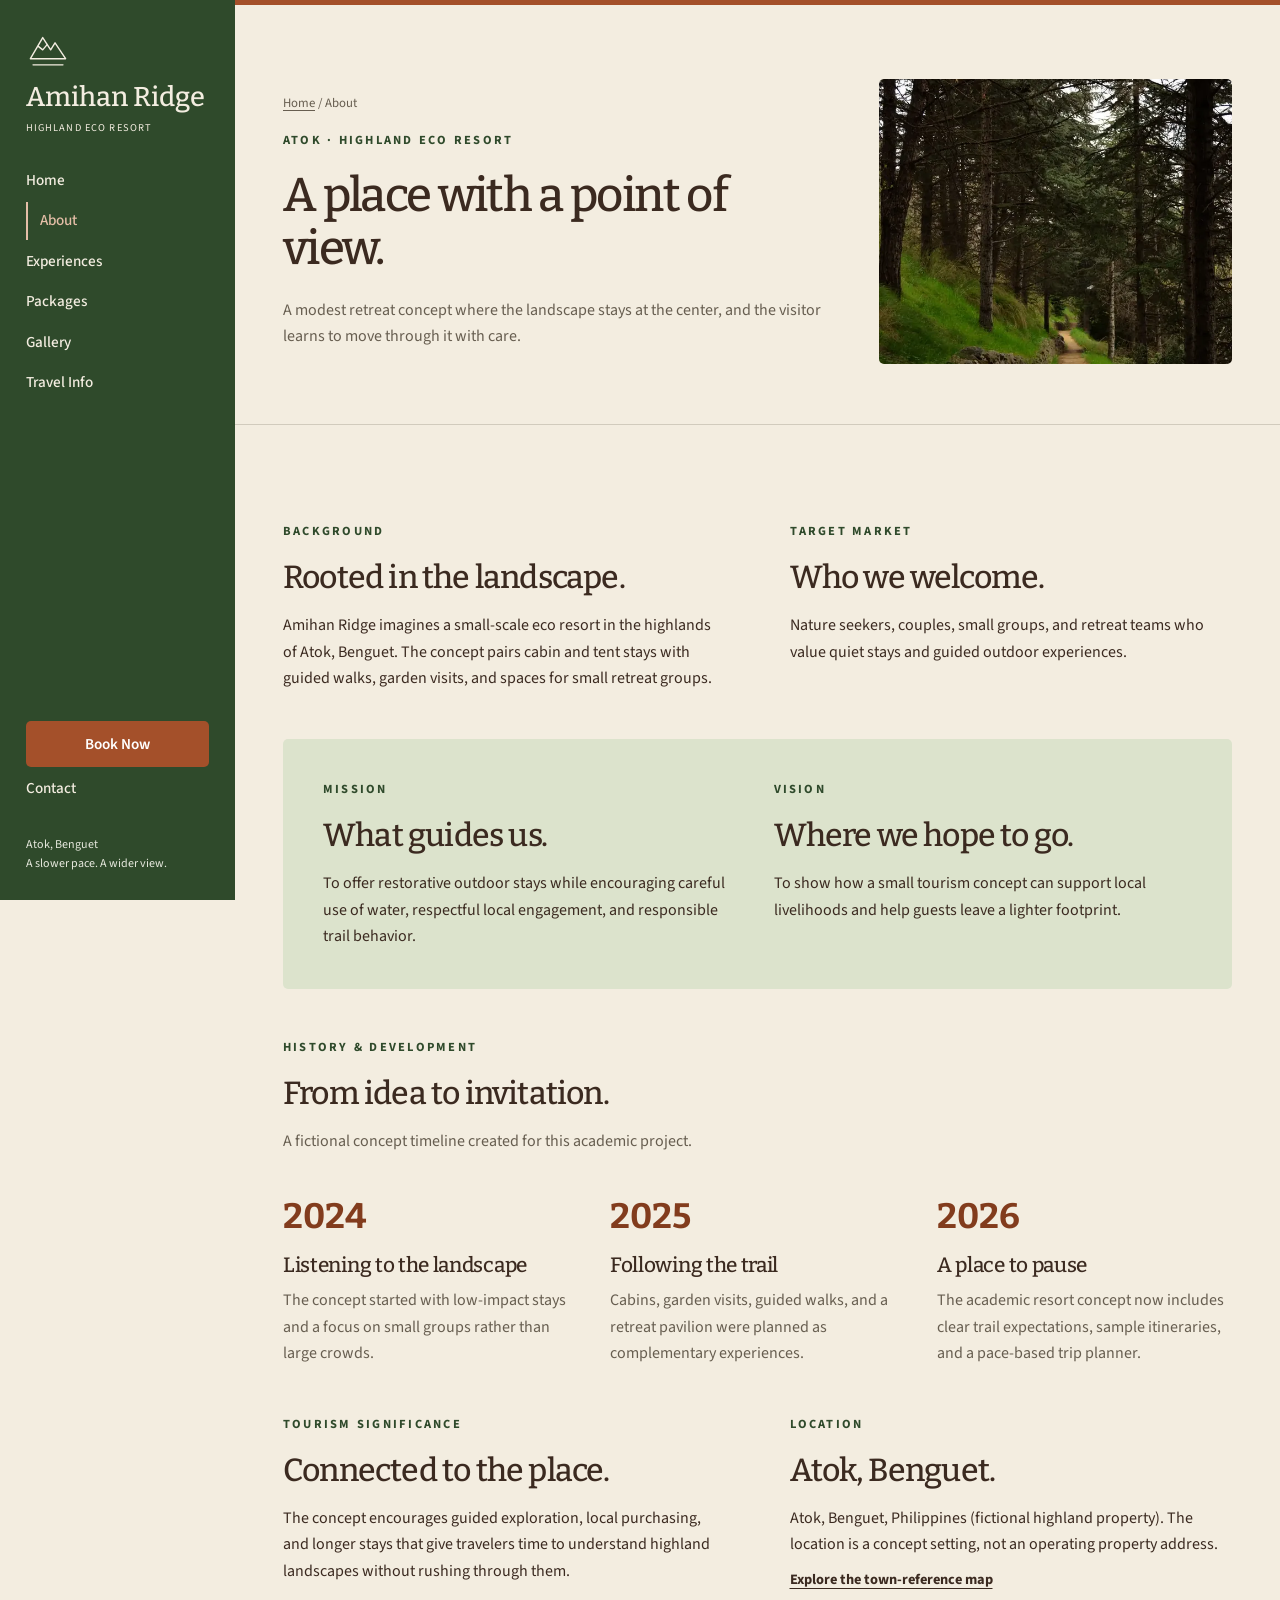
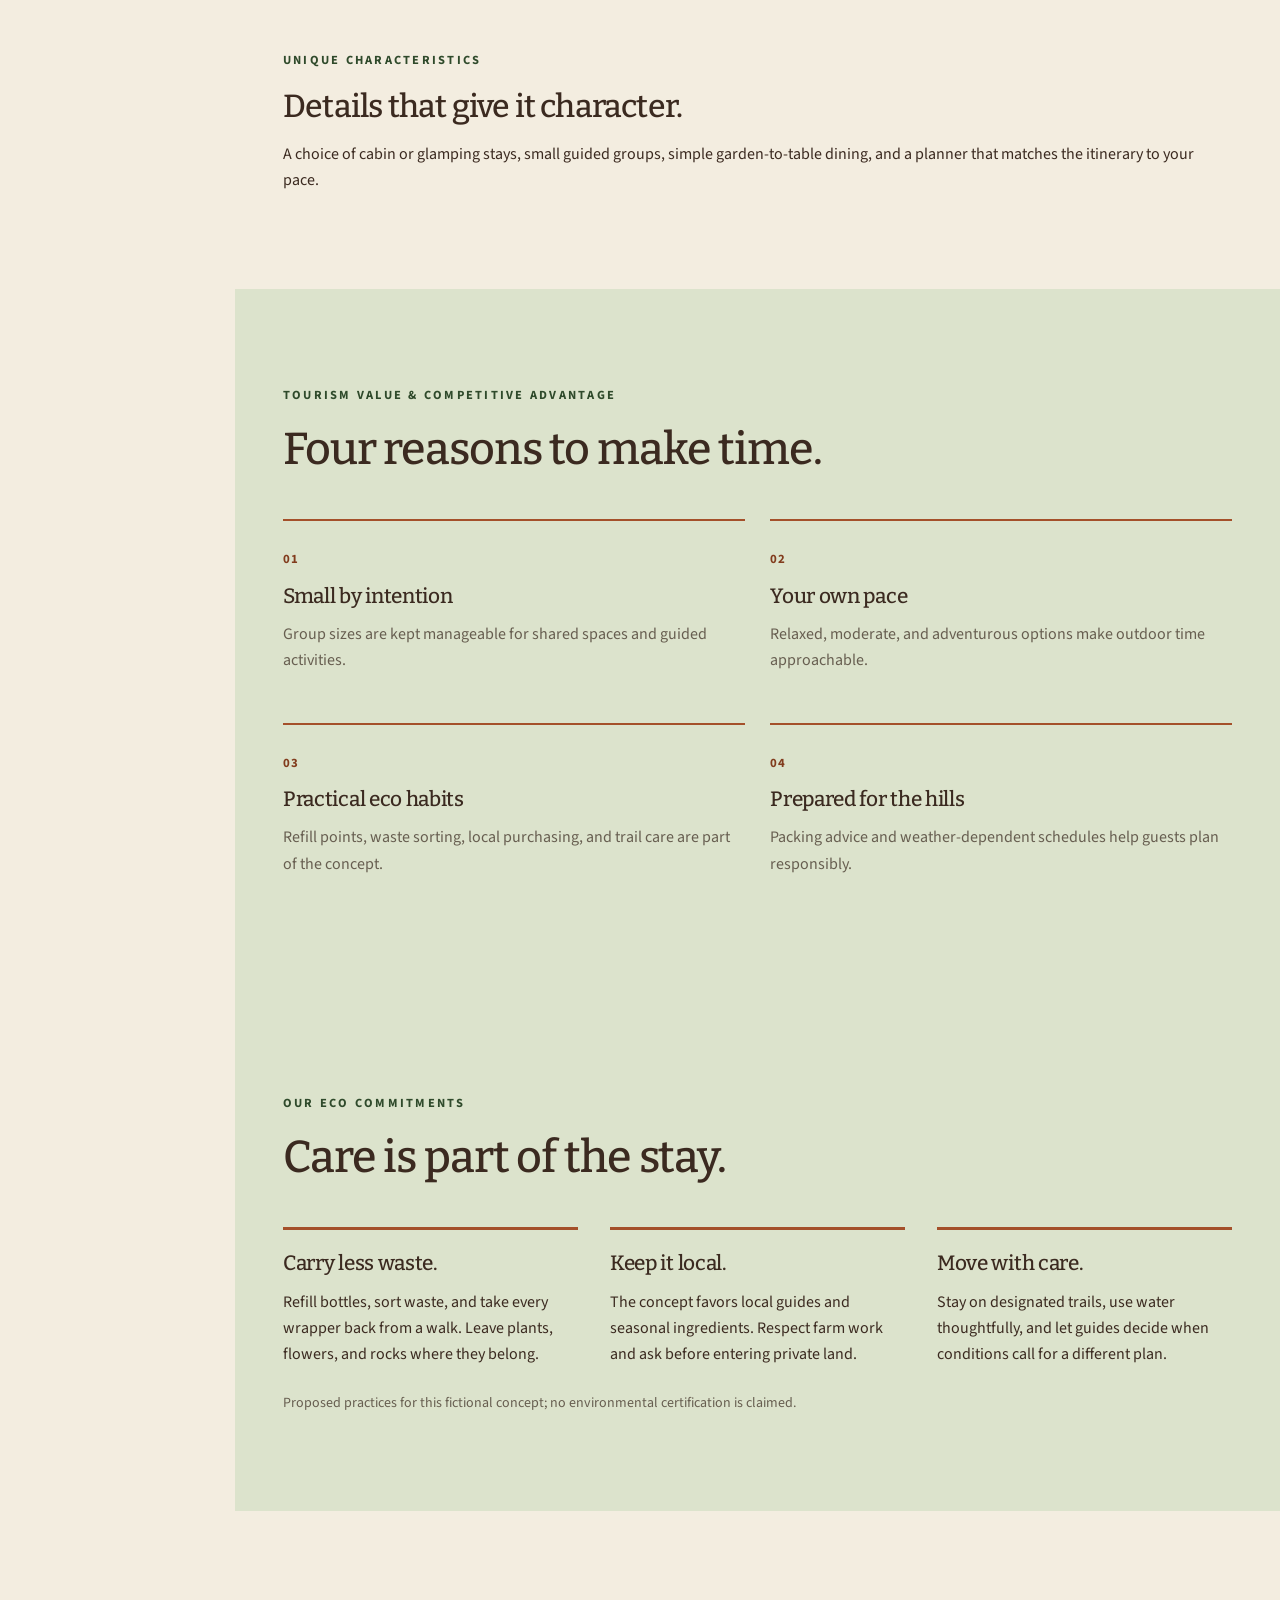
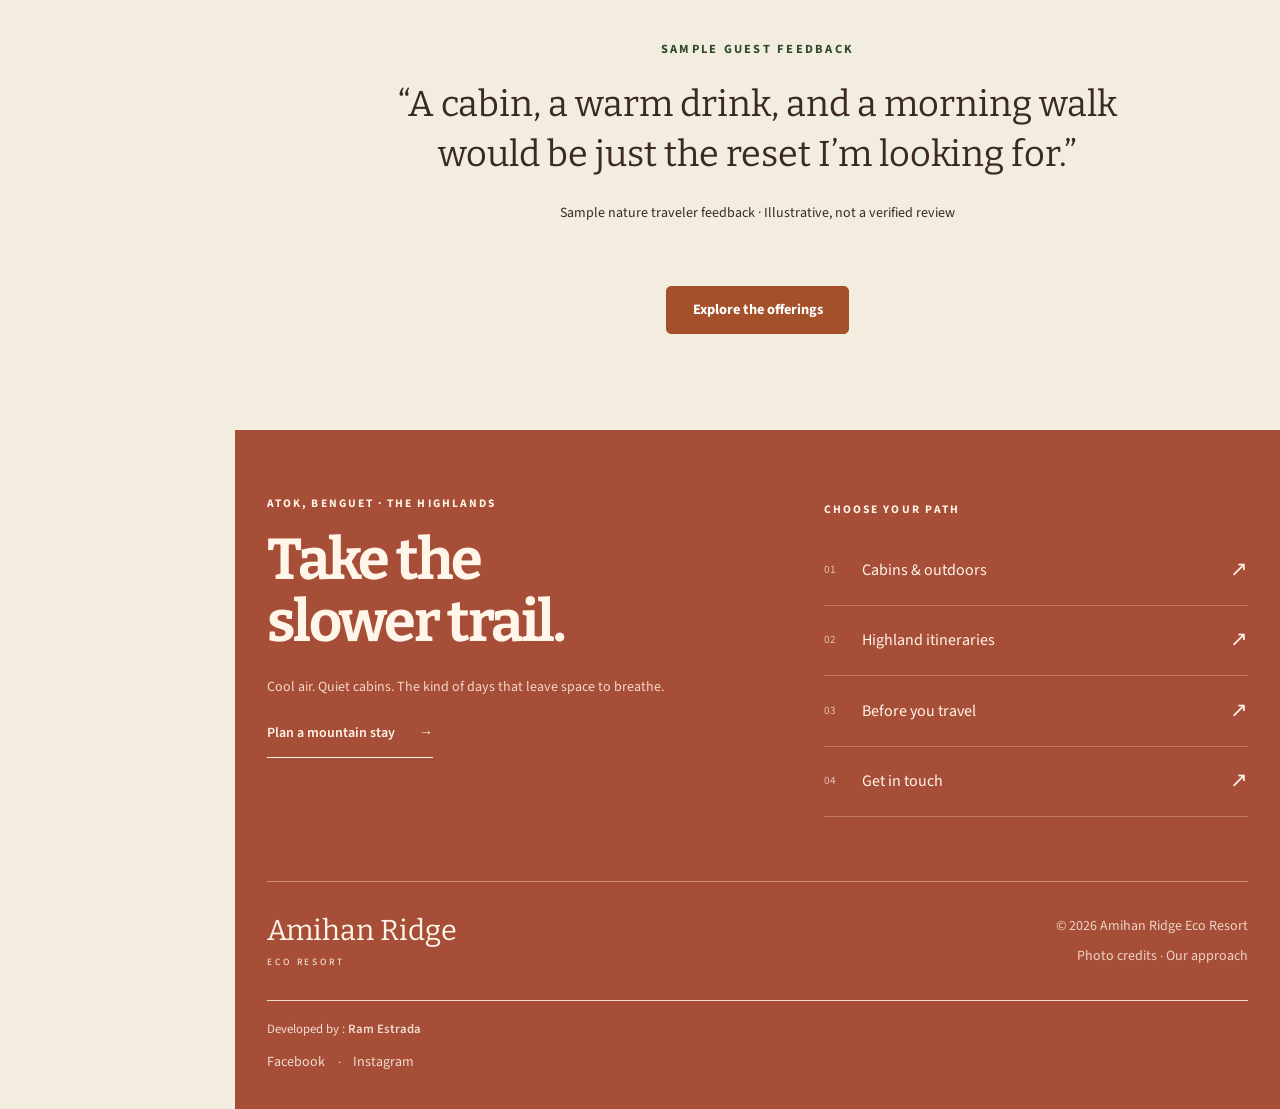
==== commit 0acbb294: "Update developer social accounts and John Kim Ancheta credit" ====
--- a/about.html
+++ b/about.html
@@ -1 +1 @@
-<!DOCTYPE html><html lang="en"><head><meta charset="UTF-8"><meta name="viewport" content="width=device-width, initial-scale=1"><title>Our Highland Story &amp; Eco Commitments | Amihan Ridge Resort</title><meta name="description" content="Learn the Amihan Ridge Eco Resort approach to mountain stays. Read the fictional concept story, mission, local tourism value, and practical eco commitments."><meta name="theme-color" content="#2F4A2B"><meta property="og:type" content="website"><meta property="og:title" content="Our Highland Story &amp; Eco Commitments | Amihan Ridge Resort"><meta property="og:description" content="Learn the Amihan Ridge Eco Resort approach to mountain stays. Read the fictional concept story, mission, local tourism value, and practical eco commitments."><meta property="og:site_name" content="Amihan Ridge Eco Resort"><link rel="icon" type="image/svg+xml" href="data:image/svg+xml,%3Csvg%20xmlns%3D%22http%3A//www.w3.org/2000/svg%22%20viewBox%3D%220%200%2050%2050%22%3E%3Crect%20width%3D%2250%22%20height%3D%2250%22%20rx%3D%225%22%20fill%3D%22%232F4A2B%22/%3E%3Cg%20transform%3D%22translate%283%203%29%20scale%28.88%29%22%20fill%3D%22none%22%20stroke%3D%22%23F3EDE0%22%20stroke-width%3D%222%22%3E%3Cpath%20d%3D%22M5%2036%2019%2012l9%2014%205-8%2012%2018H5Z%22/%3E%3Cpath%20d%3D%22m14%2022%205%204%205-6M8%2043h34%22/%3E%3C/g%3E%3C/svg%3E"><link rel="preload" href="fonts/bitter-latin.woff2" as="font" type="font/woff2" crossorigin><link rel="preload" href="fonts/source-sans-3-latin.woff2" as="font" type="font/woff2" crossorigin><link rel="stylesheet" href="css/style.css"><script defer src="js/form-config.js"></script><script defer src="js/site-data.js"></script><script defer src="js/main.js"></script></head><body class="highlands"><a class="skip-link" href="#main">Skip to content</a><header class="site-header"><div class="header-inner "><a class="brand" href="index.html"><svg class="brand-mark" viewBox="0 0 50 50" fill="none" stroke="currentColor" stroke-width="1.6" stroke-linecap="round" stroke-linejoin="round" aria-hidden="true"><path d="M5 36 19 12l9 14 5-8 12 18H5Z"/><path d="m14 22 5 4 5-6M8 43h34"/></svg><span class="brand-text"><strong>Amihan Ridge</strong><span>Highland eco resort</span></span><span class="sr-only">Home</span></a><button class="menu-toggle" aria-controls="site-nav" aria-expanded="false" aria-label="Open navigation"><svg viewBox="0 0 24 24" fill="none" stroke="currentColor" stroke-width="1.6" aria-hidden="true"><path d="M3 6h18M3 12h18M3 18h18"/></svg></button><nav class="site-nav" id="site-nav" aria-label="Main navigation"><span class="nav-mobile-brand">Amihan Ridge</span><button class="menu-close" aria-label="Close navigation">×</button><ul class="nav-list"><li><a  href="index.html" >Home</a></li><li><a  href="about.html" aria-current="page">About</a></li><li><a  href="stay.html" >Experiences</a></li><li><a  href="packages.html" >Packages</a></li><li><a  href="gallery.html" >Gallery</a></li><li><a  href="travel-info.html" >Travel Info</a></li><li><a class="nav-book" href="booking.html" >Book Now</a></li><li><a  href="contact.html" >Contact</a></li></ul></nav><p class="sidebar-note">Atok, Benguet<br>A slower pace. A wider view.</p></div></header><main id="main"><section class="subhero"><div class="wrap"><div><div class="breadcrumb"><a href="index.html">Home</a> / About</div><span class="eyebrow">Atok · Highland eco resort</span><h1>A place with a point of view.</h1><p class="muted">A modest retreat concept where the landscape stays at the center, and the visitor learns to move through it with care.</p></div><img class="" src="images/forest-trail.webp" srcset="images/forest-trail-480.webp 480w, images/forest-trail-640.webp 640w, images/forest-trail-960.webp 960w, images/forest-trail.webp 1100w" sizes="(max-width:767px) calc(100vw - 32px), (max-width:1023px) 50vw, 40vw" alt="Narrow hiking trail among tall trees and green forest foliage" width="1100" height="1650" fetchpriority="high" decoding="async"></div></section><section class="section"><div class="wrap about-grid"><div class="about-block"><span class="eyebrow">Background</span><h2>Rooted in the landscape.</h2><p>Amihan Ridge imagines a small-scale eco resort in the highlands of Atok, Benguet. The concept pairs cabin and tent stays with guided walks, garden visits, and spaces for small retreat groups.</p></div><div class="about-block"><span class="eyebrow">Target market</span><h2>Who we welcome.</h2><p>Nature seekers, couples, small groups, and retreat teams who value quiet stays and guided outdoor experiences.</p></div><div class="about-block wide mission-vision"><div><span class="eyebrow">Mission</span><h2>What guides us.</h2><p>To offer restorative outdoor stays while encouraging careful use of water, respectful local engagement, and responsible trail behavior.</p></div><div><span class="eyebrow">Vision</span><h2>Where we hope to go.</h2><p>To show how a small tourism concept can support local livelihoods and help guests leave a lighter footprint.</p></div></div><div class="about-block wide"><span class="eyebrow">History & development</span><h2>From idea to invitation.</h2><p class="muted" style="margin-top:1rem">A fictional concept timeline created for this academic project.</p><div class="timeline"><div><strong>2024</strong><h3>Listening to the landscape</h3><p class="muted">The concept started with low-impact stays and a focus on small groups rather than large crowds.</p></div><div><strong>2025</strong><h3>Following the trail</h3><p class="muted">Cabins, garden visits, guided walks, and a retreat pavilion were planned as complementary experiences.</p></div><div><strong>2026</strong><h3>A place to pause</h3><p class="muted">The academic resort concept now includes clear trail expectations, sample itineraries, and a pace-based trip planner.</p></div></div></div><div class="about-block"><span class="eyebrow">Tourism significance</span><h2>Connected to the place.</h2><p>The concept encourages guided exploration, local purchasing, and longer stays that give travelers time to understand highland landscapes without rushing through them.</p></div><div class="about-block"><span class="eyebrow">Location</span><h2>Atok, Benguet.</h2><p>Atok, Benguet, Philippines (fictional highland property). The location is a concept setting, not an operating property address.</p><a class="text-link" href="travel-info.html#location-map">Explore the town-reference map</a></div><div class="about-block wide"><span class="eyebrow">Unique characteristics</span><h2>Details that give it character.</h2><p>A choice of cabin or glamping stays, small guided groups, simple garden-to-table dining, and a planner that matches the itinerary to your pace.</p></div></div></section><section class="section panel-section"><div class="wrap"><div class="section-heading"><div><span class="eyebrow">Tourism value & competitive advantage</span><h2>Four reasons to make time.</h2></div><div></div></div><div class="feature-grid"><div class="feature-tile"><span class="feature-index">01</span><h3>Small by intention</h3><p class="muted">Group sizes are kept manageable for shared spaces and guided activities.</p></div><div class="feature-tile"><span class="feature-index">02</span><h3>Your own pace</h3><p class="muted">Relaxed, moderate, and adventurous options make outdoor time approachable.</p></div><div class="feature-tile"><span class="feature-index">03</span><h3>Practical eco habits</h3><p class="muted">Refill points, waste sorting, local purchasing, and trail care are part of the concept.</p></div><div class="feature-tile"><span class="feature-index">04</span><h3>Prepared for the hills</h3><p class="muted">Packing advice and weather-dependent schedules help guests plan responsibly.</p></div></div></div></section><section class="section panel-section"><div class="wrap"><div class="section-heading"><div><span class="eyebrow">Our eco commitments</span><h2>Care is part of the stay.</h2></div><div></div></div><div class="eco-grid"><div><h3>Carry less waste.</h3><p>Refill bottles, sort waste, and take every wrapper back from a walk. Leave plants, flowers, and rocks where they belong.</p></div><div><h3>Keep it local.</h3><p>The concept favors local guides and seasonal ingredients. Respect farm work and ask before entering private land.</p></div><div><h3>Move with care.</h3><p>Stay on designated trails, use water thoughtfully, and let guides decide when conditions call for a different plan.</p></div></div><p class="small muted" style="margin-top:1.5rem">Proposed practices for this fictional concept; no environmental certification is claimed.</p></div></section><section class="section"><div class="wrap"><div class="review reveal"><span class="eyebrow">Sample guest feedback</span><span class="stars" aria-hidden="true">✦ ✦ ✦</span><blockquote>“A cabin, a warm drink, and a morning walk would be just the reset I’m looking for.”</blockquote><cite>Sample nature traveler feedback · Illustrative, not a verified review</cite></div><div class="actions" style="justify-content:center"><a class="button " href="stay.html">Explore the offerings</a></div></div></section></main><footer class="site-footer footer-redesign ridge-footer"><div class="footer-shell"><div class="ridge-main"><div class="ridge-letter"><p class="footer-label">Atok, Benguet · The highlands</p><h2>Take the<br>slower trail.</h2><p>Cool air. Quiet cabins. The kind of days that leave space to breathe.</p><a class="ridge-cta" href="booking.html">Plan a mountain stay <span aria-hidden="true">→</span></a></div><div class="ridge-directory"><p class="footer-label">Choose your path</p><nav aria-label="Footer navigation"><a href="stay.html"><span>01</span>Cabins &amp; outdoors<span aria-hidden="true">↗</span></a><a href="packages.html"><span>02</span>Highland itineraries<span aria-hidden="true">↗</span></a><a href="travel-info.html"><span>03</span>Before you travel<span aria-hidden="true">↗</span></a><a href="contact.html"><span>04</span>Get in touch<span aria-hidden="true">↗</span></a></nav></div></div><div class="ridge-ground"><a href="index.html" class="ridge-wordmark">Amihan Ridge<small>ECO RESORT</small></a><div class="footer-fine"><p>© 2026 Amihan Ridge Eco Resort</p><a href="gallery.html#photo-credits">Photo credits</a><span aria-hidden="true"> · </span><a href="about.html">Our approach</a></div></div><div class="developer-credit"><p>Developed by : <strong>Ram Estrada</strong></p></div></div></footer></body></html>+<!DOCTYPE html><html lang="en"><head><meta charset="UTF-8"><meta name="viewport" content="width=device-width, initial-scale=1"><title>Our Highland Story &amp; Eco Commitments | Amihan Ridge Resort</title><meta name="description" content="Learn the Amihan Ridge Eco Resort approach to mountain stays. Read the fictional concept story, mission, local tourism value, and practical eco commitments."><meta name="theme-color" content="#2F4A2B"><meta property="og:type" content="website"><meta property="og:title" content="Our Highland Story &amp; Eco Commitments | Amihan Ridge Resort"><meta property="og:description" content="Learn the Amihan Ridge Eco Resort approach to mountain stays. Read the fictional concept story, mission, local tourism value, and practical eco commitments."><meta property="og:site_name" content="Amihan Ridge Eco Resort"><link rel="icon" type="image/svg+xml" href="data:image/svg+xml,%3Csvg%20xmlns%3D%22http%3A//www.w3.org/2000/svg%22%20viewBox%3D%220%200%2050%2050%22%3E%3Crect%20width%3D%2250%22%20height%3D%2250%22%20rx%3D%225%22%20fill%3D%22%232F4A2B%22/%3E%3Cg%20transform%3D%22translate%283%203%29%20scale%28.88%29%22%20fill%3D%22none%22%20stroke%3D%22%23F3EDE0%22%20stroke-width%3D%222%22%3E%3Cpath%20d%3D%22M5%2036%2019%2012l9%2014%205-8%2012%2018H5Z%22/%3E%3Cpath%20d%3D%22m14%2022%205%204%205-6M8%2043h34%22/%3E%3C/g%3E%3C/svg%3E"><link rel="preload" href="fonts/bitter-latin.woff2" as="font" type="font/woff2" crossorigin><link rel="preload" href="fonts/source-sans-3-latin.woff2" as="font" type="font/woff2" crossorigin><link rel="stylesheet" href="css/style.css"><script defer src="js/form-config.js"></script><script defer src="js/site-data.js"></script><script defer src="js/main.js"></script></head><body class="highlands"><a class="skip-link" href="#main">Skip to content</a><header class="site-header"><div class="header-inner "><a class="brand" href="index.html"><svg class="brand-mark" viewBox="0 0 50 50" fill="none" stroke="currentColor" stroke-width="1.6" stroke-linecap="round" stroke-linejoin="round" aria-hidden="true"><path d="M5 36 19 12l9 14 5-8 12 18H5Z"/><path d="m14 22 5 4 5-6M8 43h34"/></svg><span class="brand-text"><strong>Amihan Ridge</strong><span>Highland eco resort</span></span><span class="sr-only">Home</span></a><button class="menu-toggle" aria-controls="site-nav" aria-expanded="false" aria-label="Open navigation"><svg viewBox="0 0 24 24" fill="none" stroke="currentColor" stroke-width="1.6" aria-hidden="true"><path d="M3 6h18M3 12h18M3 18h18"/></svg></button><nav class="site-nav" id="site-nav" aria-label="Main navigation"><span class="nav-mobile-brand">Amihan Ridge</span><button class="menu-close" aria-label="Close navigation">×</button><ul class="nav-list"><li><a  href="index.html" >Home</a></li><li><a  href="about.html" aria-current="page">About</a></li><li><a  href="stay.html" >Experiences</a></li><li><a  href="packages.html" >Packages</a></li><li><a  href="gallery.html" >Gallery</a></li><li><a  href="travel-info.html" >Travel Info</a></li><li><a class="nav-book" href="booking.html" >Book Now</a></li><li><a  href="contact.html" >Contact</a></li></ul></nav><p class="sidebar-note">Atok, Benguet<br>A slower pace. A wider view.</p></div></header><main id="main"><section class="subhero"><div class="wrap"><div><div class="breadcrumb"><a href="index.html">Home</a> / About</div><span class="eyebrow">Atok · Highland eco resort</span><h1>A place with a point of view.</h1><p class="muted">A modest retreat concept where the landscape stays at the center, and the visitor learns to move through it with care.</p></div><img class="" src="images/forest-trail.webp" srcset="images/forest-trail-480.webp 480w, images/forest-trail-640.webp 640w, images/forest-trail-960.webp 960w, images/forest-trail.webp 1100w" sizes="(max-width:767px) calc(100vw - 32px), (max-width:1023px) 50vw, 40vw" alt="Narrow hiking trail among tall trees and green forest foliage" width="1100" height="1650" fetchpriority="high" decoding="async"></div></section><section class="section"><div class="wrap about-grid"><div class="about-block"><span class="eyebrow">Background</span><h2>Rooted in the landscape.</h2><p>Amihan Ridge imagines a small-scale eco resort in the highlands of Atok, Benguet. The concept pairs cabin and tent stays with guided walks, garden visits, and spaces for small retreat groups.</p></div><div class="about-block"><span class="eyebrow">Target market</span><h2>Who we welcome.</h2><p>Nature seekers, couples, small groups, and retreat teams who value quiet stays and guided outdoor experiences.</p></div><div class="about-block wide mission-vision"><div><span class="eyebrow">Mission</span><h2>What guides us.</h2><p>To offer restorative outdoor stays while encouraging careful use of water, respectful local engagement, and responsible trail behavior.</p></div><div><span class="eyebrow">Vision</span><h2>Where we hope to go.</h2><p>To show how a small tourism concept can support local livelihoods and help guests leave a lighter footprint.</p></div></div><div class="about-block wide"><span class="eyebrow">History & development</span><h2>From idea to invitation.</h2><p class="muted" style="margin-top:1rem">A fictional concept timeline created for this academic project.</p><div class="timeline"><div><strong>2024</strong><h3>Listening to the landscape</h3><p class="muted">The concept started with low-impact stays and a focus on small groups rather than large crowds.</p></div><div><strong>2025</strong><h3>Following the trail</h3><p class="muted">Cabins, garden visits, guided walks, and a retreat pavilion were planned as complementary experiences.</p></div><div><strong>2026</strong><h3>A place to pause</h3><p class="muted">The academic resort concept now includes clear trail expectations, sample itineraries, and a pace-based trip planner.</p></div></div></div><div class="about-block"><span class="eyebrow">Tourism significance</span><h2>Connected to the place.</h2><p>The concept encourages guided exploration, local purchasing, and longer stays that give travelers time to understand highland landscapes without rushing through them.</p></div><div class="about-block"><span class="eyebrow">Location</span><h2>Atok, Benguet.</h2><p>Atok, Benguet, Philippines (fictional highland property). The location is a concept setting, not an operating property address.</p><a class="text-link" href="travel-info.html#location-map">Explore the town-reference map</a></div><div class="about-block wide"><span class="eyebrow">Unique characteristics</span><h2>Details that give it character.</h2><p>A choice of cabin or glamping stays, small guided groups, simple garden-to-table dining, and a planner that matches the itinerary to your pace.</p></div></div></section><section class="section panel-section"><div class="wrap"><div class="section-heading"><div><span class="eyebrow">Tourism value & competitive advantage</span><h2>Four reasons to make time.</h2></div><div></div></div><div class="feature-grid"><div class="feature-tile"><span class="feature-index">01</span><h3>Small by intention</h3><p class="muted">Group sizes are kept manageable for shared spaces and guided activities.</p></div><div class="feature-tile"><span class="feature-index">02</span><h3>Your own pace</h3><p class="muted">Relaxed, moderate, and adventurous options make outdoor time approachable.</p></div><div class="feature-tile"><span class="feature-index">03</span><h3>Practical eco habits</h3><p class="muted">Refill points, waste sorting, local purchasing, and trail care are part of the concept.</p></div><div class="feature-tile"><span class="feature-index">04</span><h3>Prepared for the hills</h3><p class="muted">Packing advice and weather-dependent schedules help guests plan responsibly.</p></div></div></div></section><section class="section panel-section"><div class="wrap"><div class="section-heading"><div><span class="eyebrow">Our eco commitments</span><h2>Care is part of the stay.</h2></div><div></div></div><div class="eco-grid"><div><h3>Carry less waste.</h3><p>Refill bottles, sort waste, and take every wrapper back from a walk. Leave plants, flowers, and rocks where they belong.</p></div><div><h3>Keep it local.</h3><p>The concept favors local guides and seasonal ingredients. Respect farm work and ask before entering private land.</p></div><div><h3>Move with care.</h3><p>Stay on designated trails, use water thoughtfully, and let guides decide when conditions call for a different plan.</p></div></div><p class="small muted" style="margin-top:1.5rem">Proposed practices for this fictional concept; no environmental certification is claimed.</p></div></section><section class="section"><div class="wrap"><div class="review reveal"><span class="eyebrow">Sample guest feedback</span><span class="stars" aria-hidden="true">✦ ✦ ✦</span><blockquote>“A cabin, a warm drink, and a morning walk would be just the reset I’m looking for.”</blockquote><cite>Sample nature traveler feedback · Illustrative, not a verified review</cite></div><div class="actions" style="justify-content:center"><a class="button " href="stay.html">Explore the offerings</a></div></div></section></main><footer class="site-footer footer-redesign ridge-footer"><div class="footer-shell"><div class="ridge-main"><div class="ridge-letter"><p class="footer-label">Atok, Benguet · The highlands</p><h2>Take the<br>slower trail.</h2><p>Cool air. Quiet cabins. The kind of days that leave space to breathe.</p><a class="ridge-cta" href="booking.html">Plan a mountain stay <span aria-hidden="true">→</span></a></div><div class="ridge-directory"><p class="footer-label">Choose your path</p><nav aria-label="Footer navigation"><a href="stay.html"><span>01</span>Cabins &amp; outdoors<span aria-hidden="true">↗</span></a><a href="packages.html"><span>02</span>Highland itineraries<span aria-hidden="true">↗</span></a><a href="travel-info.html"><span>03</span>Before you travel<span aria-hidden="true">↗</span></a><a href="contact.html"><span>04</span>Get in touch<span aria-hidden="true">↗</span></a></nav></div></div><div class="ridge-ground"><a href="index.html" class="ridge-wordmark">Amihan Ridge<small>ECO RESORT</small></a><div class="footer-fine"><p>© 2026 Amihan Ridge Eco Resort</p><a href="gallery.html#photo-credits">Photo credits</a><span aria-hidden="true"> · </span><a href="about.html">Our approach</a></div></div><div class="developer-credit"><p>Developed by : <strong>Ram Estrada</strong></p><p class="developer-socials"><a href="https://www.facebook.com/ram.estrada.2025" target="_blank" rel="noopener noreferrer">Facebook</a><span aria-hidden="true"> · </span><a href="https://www.instagram.com/im_ram_estrada28?stkn=MXRibndydWdhMDRjNw==" target="_blank" rel="noopener noreferrer">Instagram</a></p></div></div></footer></body></html>
--- a/css/style.css
+++ b/css/style.css
@@ -163,3 +163,5 @@
 .footer-redesign .developer-credit strong{font-weight:600}
 .footer-redesign .developer-credit .developer-strand{display:block}
 .aurelia-footer .developer-credit{text-align:center}
+
+.footer-redesign .developer-socials{margin-top:.5rem}.footer-redesign .developer-socials a{display:inline-flex;align-items:center;min-height:44px}.footer-redesign .developer-socials span{margin:0 .6rem}
